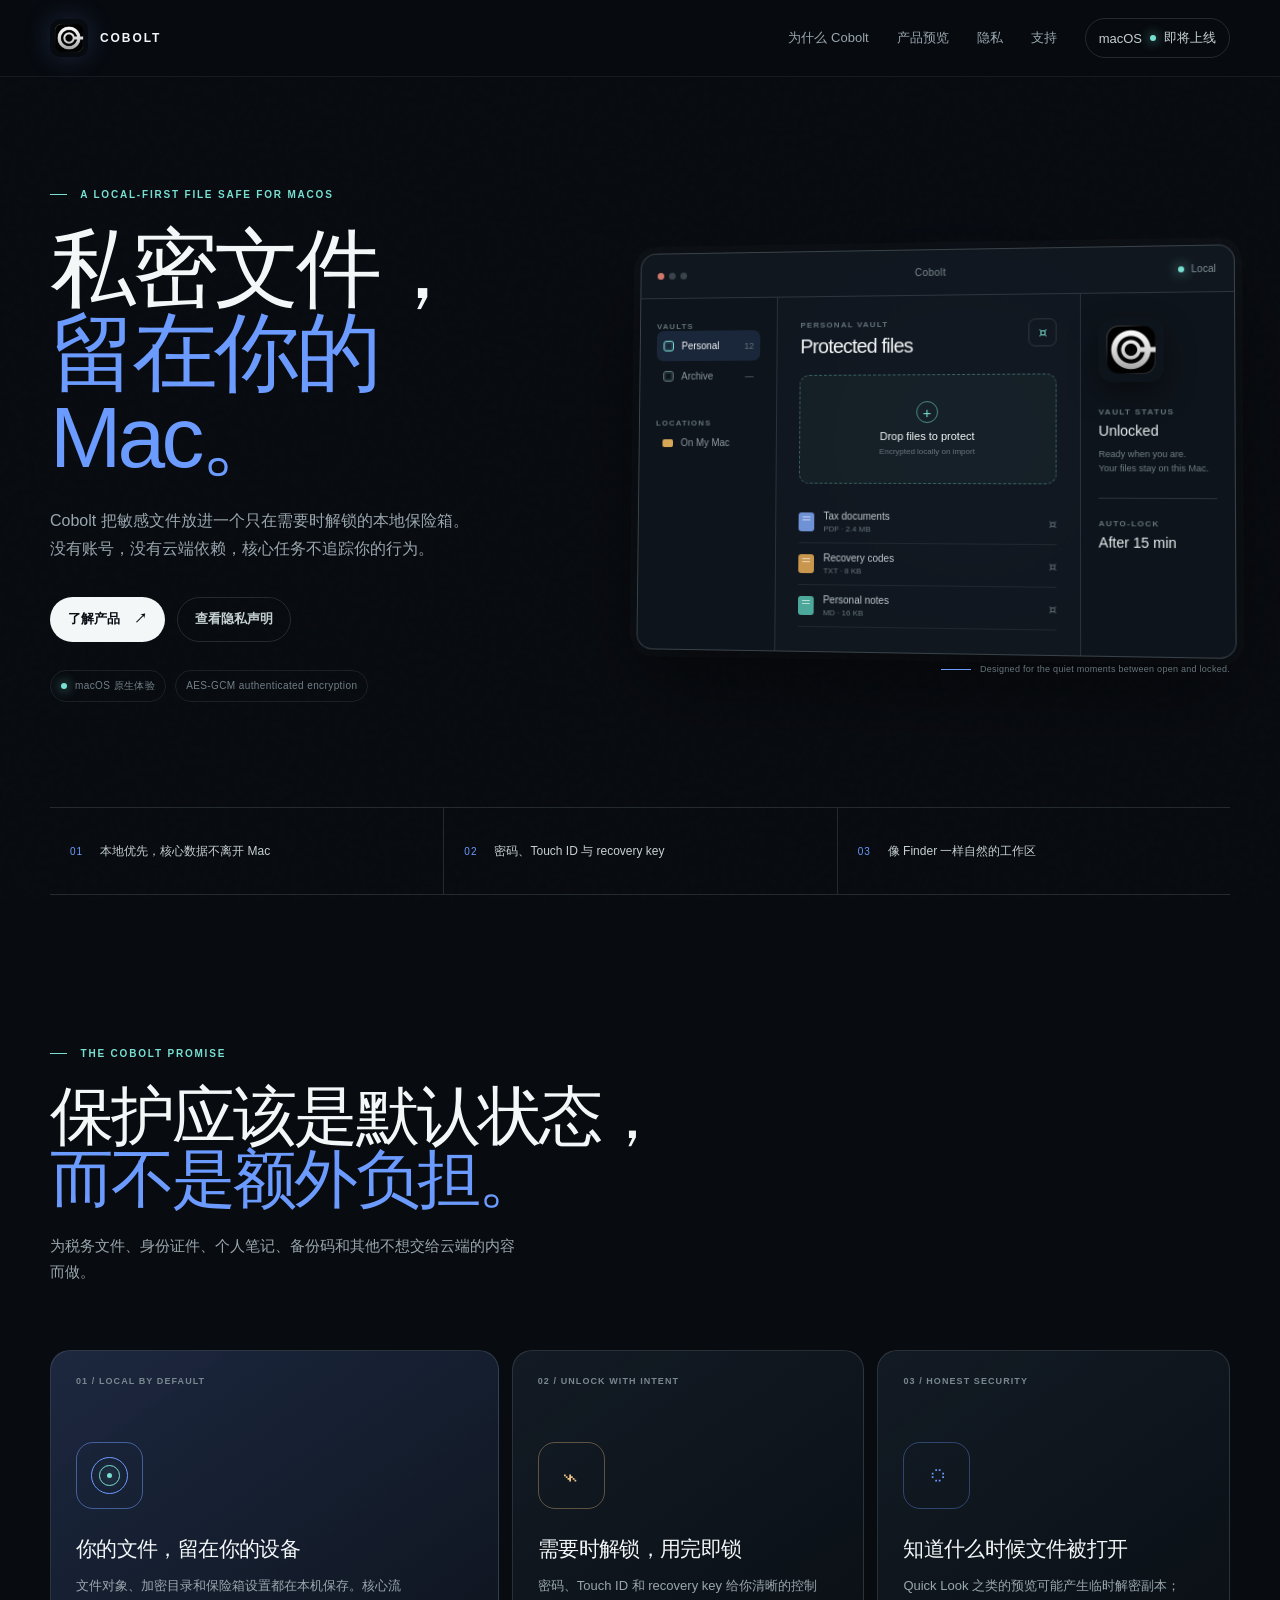
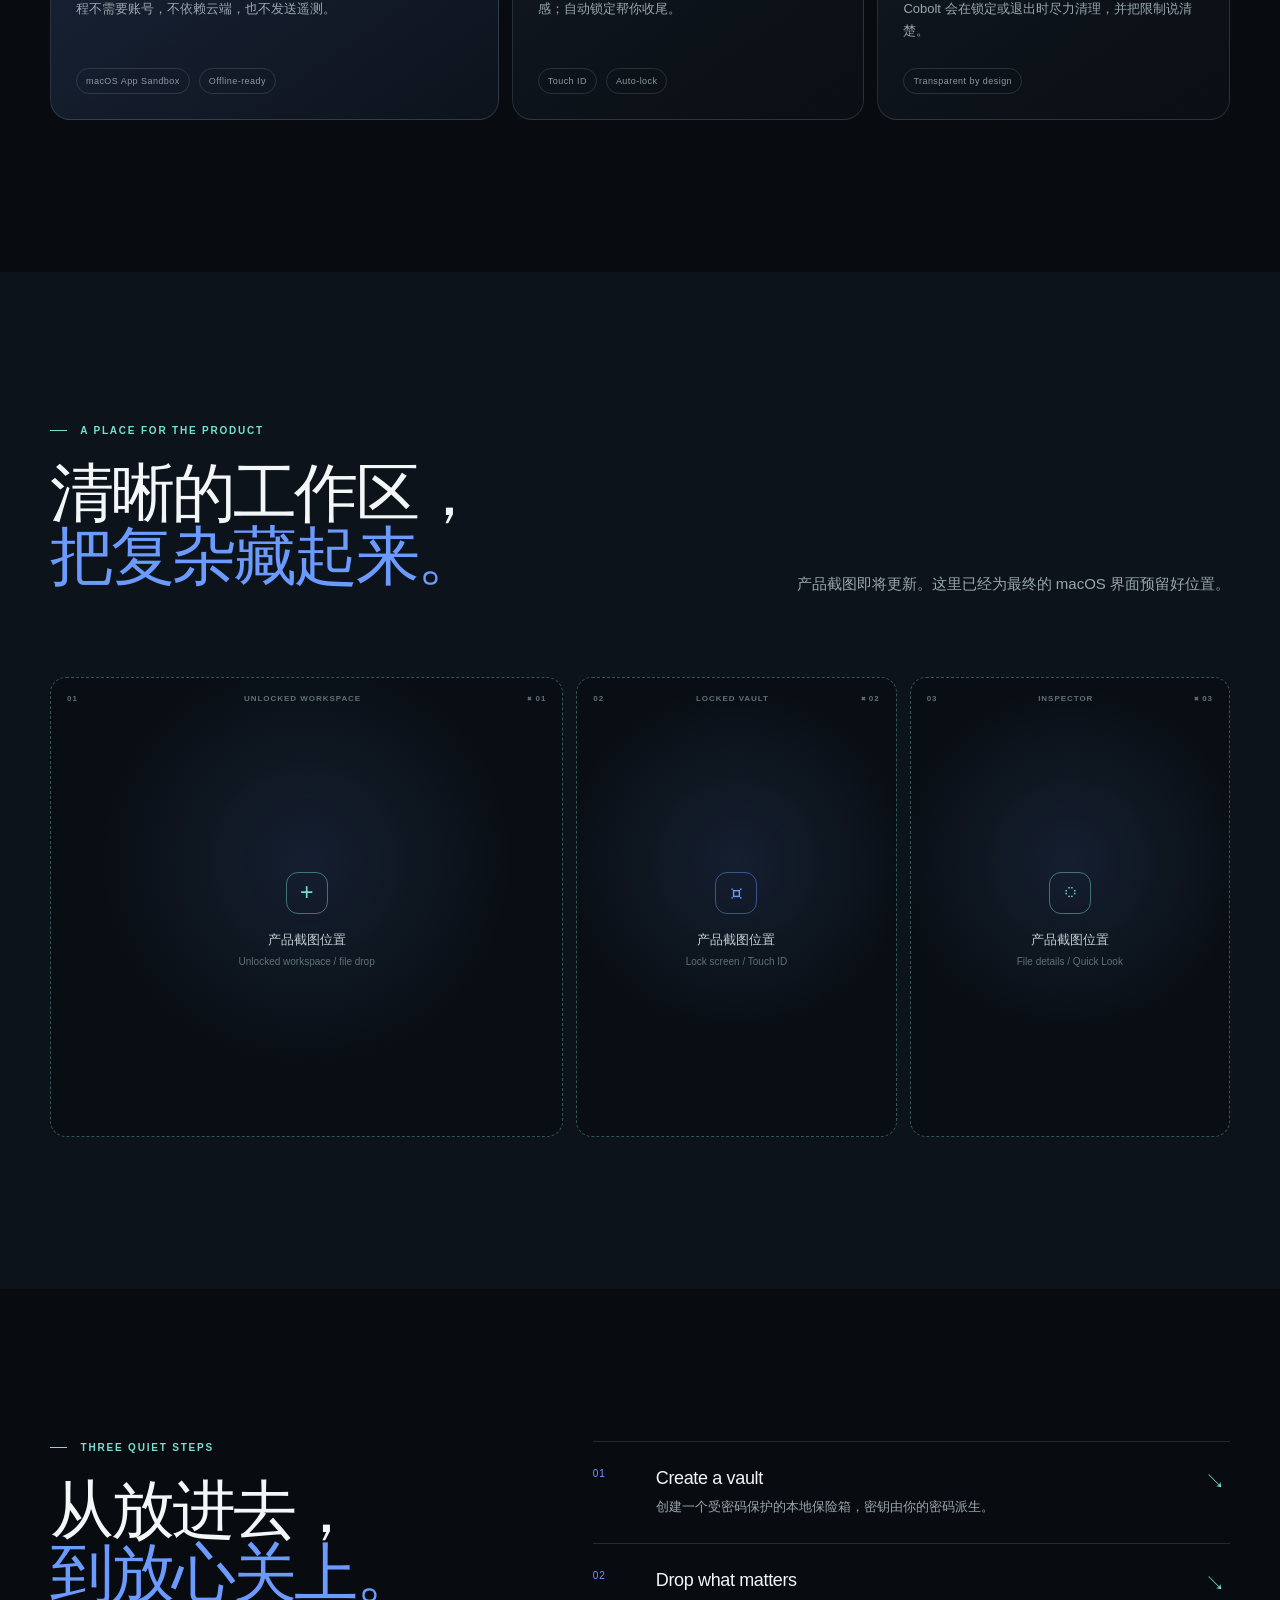
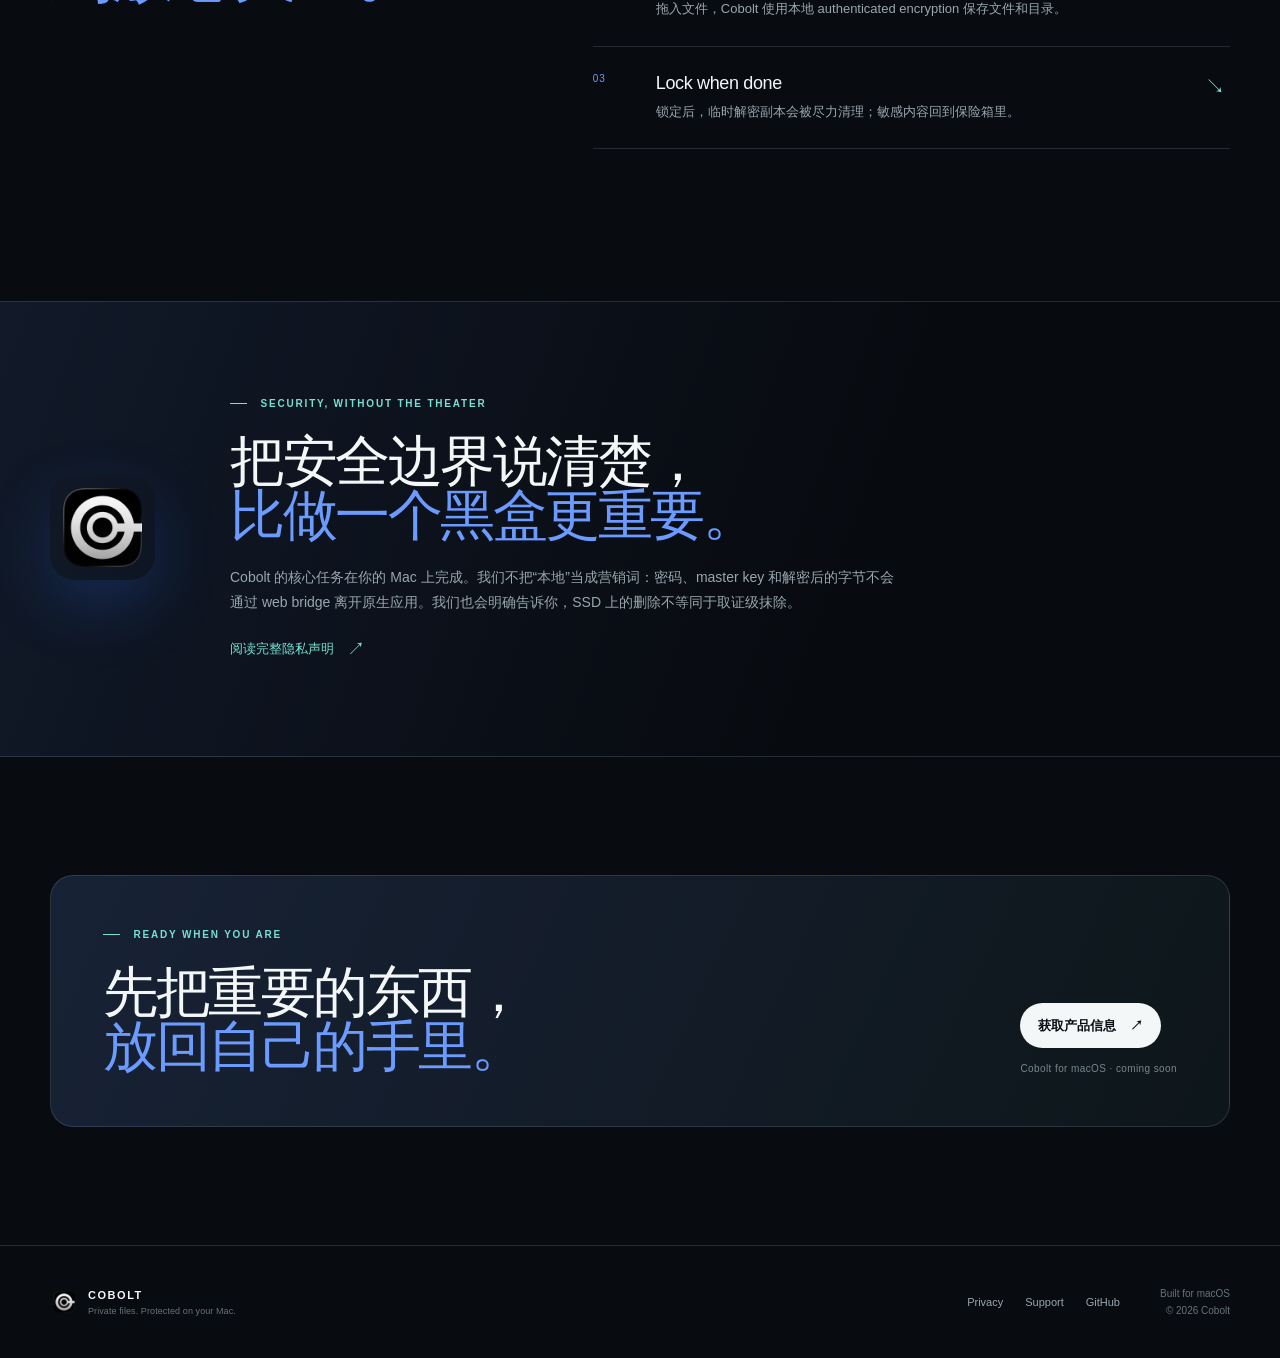
==== index.html @ 9f5535f7 "Create Cobolt product site" ====
<!doctype html>
<html lang="zh-CN">
  <head>
    <meta charset="utf-8" />
    <meta name="viewport" content="width=device-width, initial-scale=1" />
    <meta name="theme-color" content="#080b10" />
    <meta name="description" content="Cobolt 是一款 local-first 的 macOS 私密文件保险箱。无需账号，不连接云端，让敏感文件留在你的 Mac。" />
    <link rel="canonical" href="https://hvntonight.github.io/COBOLT/" />
    <link rel="icon" type="image/png" sizes="64x64" href="assets/favicon.png" />
    <meta property="og:type" content="website" />
    <meta property="og:title" content="Cobolt — Private files. Protected on your Mac." />
    <meta property="og:description" content="一个 local-first 的 macOS 文件保险箱。" />
    <meta property="og:url" content="https://hvntonight.github.io/COBOLT/" />
    <meta property="og:image" content="https://hvntonight.github.io/COBOLT/assets/og-cobolt.png" />
    <meta name="twitter:card" content="summary_large_image" />
    <title>Cobolt — 私密文件，留在你的 Mac</title>
    <link rel="stylesheet" href="styles.css" />
    <script defer src="script.js"></script>
  </head>
  <body>
    <div class="site-noise" aria-hidden="true"></div>

    <header class="site-header">
      <div class="container header-inner">
        <a class="brand" href="#top" aria-label="Cobolt 首页">
          <img src="assets/app-icon.png" alt="" width="38" height="38" />
          <span>COBOLT</span>
        </a>
        <button class="menu-toggle" type="button" aria-expanded="false" aria-controls="site-nav">
          <span class="sr-only">打开菜单</span>
          <span></span><span></span>
        </button>
        <nav id="site-nav" class="site-nav" aria-label="主导航">
          <a href="#features">为什么 Cobolt</a>
          <a href="#screens">产品预览</a>
          <a href="#privacy">隐私</a>
          <a href="support/">支持</a>
          <a class="nav-pill" href="#download">macOS <span class="dot"></span> 即将上线</a>
        </nav>
      </div>
    </header>

    <main id="top">
      <section class="hero container">
        <div class="hero-copy reveal">
          <p class="eyebrow"><span class="eyebrow-mark"></span> A LOCAL-FIRST FILE SAFE FOR MACOS</p>
          <h1>私密文件，<br /><em>留在你的 Mac。</em></h1>
          <p class="hero-lede">Cobolt 把敏感文件放进一个只在需要时解锁的本地保险箱。没有账号，没有云端依赖，核心任务不追踪你的行为。</p>
          <div class="hero-actions" id="download">
            <a class="button button-primary" href="support/">了解产品 <span aria-hidden="true">↗</span></a>
            <a class="button button-quiet" href="privacy/">查看隐私声明</a>
          </div>
          <div class="hero-meta">
            <span class="meta-chip"><span class="live-dot"></span> macOS 原生体验</span>
            <span class="meta-chip">AES-GCM authenticated encryption</span>
          </div>
        </div>

        <div class="hero-art reveal reveal-delay" aria-label="Cobolt 本地保险箱界面示意图">
          <div class="hero-glow"></div>
          <div class="vault-window">
            <div class="window-topbar">
              <div class="traffic-lights"><i></i><i></i><i></i></div>
              <span class="window-title">Cobolt</span>
              <span class="window-state"><span class="state-dot"></span> Local</span>
            </div>
            <div class="vault-layout">
              <aside class="vault-sidebar">
                <div class="sidebar-label">VAULTS</div>
                <div class="vault-item active"><span class="mini-vault"></span><span>Personal</span><b>12</b></div>
                <div class="vault-item"><span class="mini-vault muted"></span><span>Archive</span><b>—</b></div>
                <div class="sidebar-label sidebar-label-space">LOCATIONS</div>
                <div class="location-item"><span class="folder-icon"></span>On My Mac</div>
              </aside>
              <div class="vault-main">
                <div class="vault-heading"><div><span class="tiny-overline">PERSONAL VAULT</span><h2>Protected files</h2></div><button class="lock-button" type="button" aria-label="锁定保险箱">⌑</button></div>
                <div class="drop-zone"><span class="drop-plus">+</span><strong>Drop files to protect</strong><small>Encrypted locally on import</small></div>
                <div class="file-list">
                  <div class="file-row"><span class="file-glyph blue"></span><span class="file-name">Tax documents <small>PDF · 2.4 MB</small></span><span class="file-lock">⌑</span></div>
                  <div class="file-row"><span class="file-glyph amber"></span><span class="file-name">Recovery codes <small>TXT · 8 KB</small></span><span class="file-lock">⌑</span></div>
                  <div class="file-row"><span class="file-glyph teal"></span><span class="file-name">Personal notes <small>MD · 16 KB</small></span><span class="file-lock">⌑</span></div>
                </div>
              </div>
              <aside class="vault-inspector">
                <img src="assets/app-icon.png" alt="Cobolt app icon" width="64" height="64" />
                <span class="inspector-kicker">VAULT STATUS</span>
                <strong>Unlocked</strong>
                <p>Ready when you are.<br />Your files stay on this Mac.</p>
                <div class="inspector-rule"></div>
                <span class="inspector-kicker">AUTO-LOCK</span>
                <strong>After 15 min</strong>
              </aside>
            </div>
          </div>
          <div class="hero-caption"><span class="caption-line"></span> Designed for the quiet moments between open and locked.</div>
        </div>
      </section>

      <section class="proof-strip container reveal" aria-label="Cobolt 特性">
        <div class="proof-item"><span class="proof-number">01</span><span>本地优先，核心数据不离开 Mac</span></div>
        <div class="proof-item"><span class="proof-number">02</span><span>密码、Touch ID 与 recovery key</span></div>
        <div class="proof-item"><span class="proof-number">03</span><span>像 Finder 一样自然的工作区</span></div>
      </section>

      <section id="features" class="section container">
        <div class="section-heading reveal">
          <p class="eyebrow"><span class="eyebrow-mark"></span> THE COBOLT PROMISE</p>
          <h2>保护应该是默认状态，<br /><em>而不是额外负担。</em></h2>
          <p>为税务文件、身份证件、个人笔记、备份码和其他不想交给云端的内容而做。</p>
        </div>
        <div class="feature-grid">
          <article class="feature-card feature-card-wide reveal">
            <div class="feature-index">01 / LOCAL BY DEFAULT</div>
            <div class="feature-icon icon-rings"><span></span><span></span><i></i></div>
            <h3>你的文件，留在你的设备</h3>
            <p>文件对象、加密目录和保险箱设置都在本机保存。核心流程不需要账号，不依赖云端，也不发送遥测。</p>
            <div class="feature-foot"><span>macOS App Sandbox</span><span>Offline-ready</span></div>
          </article>
          <article class="feature-card reveal reveal-delay-short">
            <div class="feature-index">02 / UNLOCK WITH INTENT</div>
            <div class="feature-icon icon-key">⌁</div>
            <h3>需要时解锁，用完即锁</h3>
            <p>密码、Touch ID 和 recovery key 给你清晰的控制感；自动锁定帮你收尾。</p>
            <div class="feature-foot"><span>Touch ID</span><span>Auto-lock</span></div>
          </article>
          <article class="feature-card reveal reveal-delay">
            <div class="feature-index">03 / HONEST SECURITY</div>
            <div class="feature-icon icon-eye">◌</div>
            <h3>知道什么时候文件被打开</h3>
            <p>Quick Look 之类的预览可能产生临时解密副本；Cobolt 会在锁定或退出时尽力清理，并把限制说清楚。</p>
            <div class="feature-foot"><span>Transparent by design</span></div>
          </article>
        </div>
      </section>

      <section id="screens" class="section section-screens">
        <div class="container">
          <div class="section-heading heading-row reveal">
            <div>
              <p class="eyebrow"><span class="eyebrow-mark"></span> A PLACE FOR THE PRODUCT</p>
              <h2>清晰的工作区，<br /><em>把复杂藏起来。</em></h2>
            </div>
            <p class="heading-aside">产品截图即将更新。这里已经为最终的 macOS 界面预留好位置。</p>
          </div>
          <div class="screens-grid">
            <!-- Replace each .screenshot-slot with an <img> when final product captures are ready. -->
            <div class="screenshot-slot screenshot-slot-large reveal">
              <div class="slot-chrome"><span>01</span><span>UNLOCKED WORKSPACE</span><span>⌘ 01</span></div>
              <div class="slot-inner"><span class="slot-icon">+</span><strong>产品截图位置</strong><small>Unlocked workspace / file drop</small></div>
            </div>
            <div class="screenshot-slot reveal reveal-delay-short">
              <div class="slot-chrome"><span>02</span><span>LOCKED VAULT</span><span>⌘ 02</span></div>
              <div class="slot-inner"><span class="slot-icon lock-symbol">⌑</span><strong>产品截图位置</strong><small>Lock screen / Touch ID</small></div>
            </div>
            <div class="screenshot-slot reveal reveal-delay">
              <div class="slot-chrome"><span>03</span><span>INSPECTOR</span><span>⌘ 03</span></div>
              <div class="slot-inner"><span class="slot-icon">◌</span><strong>产品截图位置</strong><small>File details / Quick Look</small></div>
            </div>
          </div>
        </div>
      </section>

      <section class="section section-process container">
        <div class="process-intro reveal">
          <p class="eyebrow"><span class="eyebrow-mark"></span> THREE QUIET STEPS</p>
          <h2>从放进去，<br /><em>到放心关上。</em></h2>
        </div>
        <div class="process-list">
          <article class="process-step reveal"><span class="step-number">01</span><div><h3>Create a vault</h3><p>创建一个受密码保护的本地保险箱，密钥由你的密码派生。</p></div><span class="step-arrow">↘</span></article>
          <article class="process-step reveal reveal-delay-short"><span class="step-number">02</span><div><h3>Drop what matters</h3><p>拖入文件，Cobolt 使用本地 authenticated encryption 保存文件和目录。</p></div><span class="step-arrow">↘</span></article>
          <article class="process-step reveal reveal-delay"><span class="step-number">03</span><div><h3>Lock when done</h3><p>锁定后，临时解密副本会被尽力清理；敏感内容回到保险箱里。</p></div><span class="step-arrow">↘</span></article>
        </div>
      </section>

      <section id="privacy" class="security-band">
        <div class="container security-inner reveal">
          <div class="security-mark"><img src="assets/app-icon.png" alt="Cobolt" width="96" height="96" /></div>
          <div class="security-copy"><p class="eyebrow"><span class="eyebrow-mark"></span> SECURITY, WITHOUT THE THEATER</p><h2>把安全边界说清楚，<br /><em>比做一个黑盒更重要。</em></h2><p>Cobolt 的核心任务在你的 Mac 上完成。我们不把“本地”当成营销词：密码、master key 和解密后的字节不会通过 web bridge 离开原生应用。我们也会明确告诉你，SSD 上的删除不等同于取证级抹除。</p><a class="text-link" href="privacy/">阅读完整隐私声明 <span>↗</span></a></div>
        </div>
      </section>

      <section class="section cta-section container reveal">
        <div class="cta-card">
          <div><p class="eyebrow"><span class="eyebrow-mark"></span> READY WHEN YOU ARE</p><h2>先把重要的东西，<br /><em>放回自己的手里。</em></h2></div>
          <div class="cta-actions"><a class="button button-primary" href="support/">获取产品信息 <span aria-hidden="true">↗</span></a><span class="cta-note">Cobolt for macOS · coming soon</span></div>
        </div>
      </section>
    </main>

    <footer class="site-footer">
      <div class="container footer-inner">
        <div class="footer-brand"><img src="assets/app-icon.png" alt="" width="28" height="28" /><span>COBOLT</span><small>Private files. Protected on your Mac.</small></div>
        <div class="footer-links"><a href="privacy/">Privacy</a><a href="support/">Support</a><a href="https://github.com/hvntonight/COBOLT" rel="noreferrer">GitHub</a></div>
        <div class="footer-meta"><span>Built for macOS</span><span>© <span data-year></span> Cobolt</span></div>
      </div>
    </footer>
  </body>
</html>
---- styles.css ----
:root {
  --bg: #080b10;
  --bg-soft: #0e131a;
  --panel: #111820;
  --panel-light: #151e28;
  --ink: #f3f7f8;
  --muted: #99a7ae;
  --muted-strong: #c5d0d3;
  --line: rgba(202, 222, 226, 0.15);
  --line-bright: rgba(202, 222, 226, 0.28);
  --cobalt: #6c9bff;
  --cyan: #78e0d1;
  --warm: #f0c486;
  --max: 1180px;
  --radius: 20px;
}

* { box-sizing: border-box; }
html { scroll-behavior: smooth; }
body { margin: 0; background: var(--bg); color: var(--ink); font-family: -apple-system, BlinkMacSystemFont, "SF Pro Display", "SF Pro Text", Inter, "Segoe UI", sans-serif; -webkit-font-smoothing: antialiased; }
body::selection { background: var(--cyan); color: var(--bg); }
a { color: inherit; text-decoration: none; }
button { font: inherit; }
.container { width: min(calc(100% - 48px), var(--max)); margin-inline: auto; }
.sr-only { position: absolute; width: 1px; height: 1px; padding: 0; margin: -1px; overflow: hidden; clip: rect(0, 0, 0, 0); white-space: nowrap; border: 0; }
.site-noise { pointer-events: none; position: fixed; z-index: -1; inset: 0; opacity: .045; background-image: url("data:image/svg+xml,%3Csvg viewBox='0 0 180 180' xmlns='http://www.w3.org/2000/svg'%3E%3Cfilter id='n'%3E%3CfeTurbulence type='fractalNoise' baseFrequency='.8' numOctaves='3' stitchTiles='stitch'/%3E%3C/filter%3E%3Crect width='100%25' height='100%25' filter='url(%23n)' opacity='.35'/%3E%3C/svg%3E"); }

.site-header { position: sticky; z-index: 20; top: 0; border-bottom: 1px solid rgba(202, 222, 226, .08); background: rgba(8, 11, 16, .76); backdrop-filter: blur(20px); }
.header-inner { min-height: 76px; display: flex; align-items: center; justify-content: space-between; }
.brand { display: inline-flex; align-items: center; gap: 12px; letter-spacing: .16em; font-size: 12px; font-weight: 700; }
.brand img { border-radius: 10px; box-shadow: 0 0 28px rgba(108, 155, 255, .2); }
.site-nav { display: flex; align-items: center; gap: 28px; color: var(--muted); font-size: 13px; }
.site-nav a { transition: color .2s ease; }
.site-nav a:hover, .site-nav a:focus-visible { color: var(--ink); }
.nav-pill { display: inline-flex; align-items: center; gap: 8px; padding: 10px 13px; border: 1px solid var(--line); border-radius: 999px; color: var(--muted-strong) !important; }
.dot, .live-dot, .state-dot { display: inline-block; width: 6px; height: 6px; border-radius: 50%; background: var(--cyan); box-shadow: 0 0 12px var(--cyan); }
.menu-toggle { display: none; border: 0; background: none; color: var(--ink); padding: 10px; }
.menu-toggle > span:not(.sr-only) { display: block; width: 22px; height: 1px; margin: 5px; background: var(--ink); }

.hero { min-height: 730px; display: grid; grid-template-columns: .9fr 1.1fr; gap: clamp(40px, 7vw, 106px); align-items: center; padding-top: 76px; padding-bottom: 70px; }
.hero-copy { position: relative; z-index: 1; }
.eyebrow { margin: 0 0 24px; color: var(--cyan); font-size: 10px; font-weight: 700; letter-spacing: .18em; line-height: 1.4; }
.eyebrow-mark { display: inline-block; width: 17px; height: 1px; vertical-align: middle; margin: 0 9px 2px 0; background: currentColor; }
h1, h2, h3, p { margin-top: 0; }
h1, h2 { letter-spacing: -.045em; line-height: .98; }
h1 { margin-bottom: 28px; font-size: clamp(52px, 6.7vw, 90px); font-weight: 520; }
h1 em, h2 em { color: var(--cobalt); font-style: normal; }
.hero-lede { max-width: 430px; margin-bottom: 34px; color: var(--muted); font-size: 16px; line-height: 1.75; }
.hero-actions { display: flex; gap: 12px; align-items: center; margin-bottom: 28px; }
.button { display: inline-flex; align-items: center; gap: 14px; min-height: 45px; padding: 0 17px; border: 1px solid transparent; border-radius: 999px; font-size: 13px; font-weight: 600; transition: transform .2s ease, border-color .2s ease, background .2s ease; }
.button:hover, .button:focus-visible { transform: translateY(-2px); }
.button-primary { background: var(--ink); color: var(--bg); }
.button-primary:hover, .button-primary:focus-visible { background: var(--cyan); }
.button-quiet { border-color: var(--line); color: var(--muted-strong); }
.button-quiet:hover, .button-quiet:focus-visible { border-color: var(--line-bright); color: var(--ink); }
.hero-meta { display: flex; flex-wrap: wrap; gap: 9px; color: #718087; font-size: 10px; letter-spacing: .04em; }
.meta-chip { display: inline-flex; align-items: center; gap: 8px; border: 1px solid rgba(202, 222, 226, .1); border-radius: 999px; padding: 8px 10px; }

.hero-art { position: relative; min-width: 0; padding: 30px 0 20px; }
.hero-glow { position: absolute; width: 80%; height: 72%; top: 12%; right: 4%; border-radius: 50%; background: radial-gradient(circle, rgba(84, 120, 255, .3), transparent 68%); filter: blur(28px); }
.vault-window { position: relative; overflow: hidden; border: 1px solid rgba(202, 222, 226, .22); border-radius: 16px; background: rgba(17, 24, 32, .95); box-shadow: 0 35px 90px rgba(0, 0, 0, .5), 0 0 0 7px rgba(202, 222, 226, .025); transform: perspective(1300px) rotateY(-6deg) rotateX(2deg); }
.window-topbar { height: 46px; display: grid; grid-template-columns: 1fr 1fr 1fr; align-items: center; padding: 0 17px; border-bottom: 1px solid var(--line); color: #7e8c92; font-size: 10px; }
.traffic-lights { display: flex; gap: 5px; }
.traffic-lights i { width: 7px; height: 7px; border-radius: 50%; background: #39434a; }
.traffic-lights i:first-child { background: #d07869; }
.window-title { justify-self: center; letter-spacing: .05em; }
.window-state { justify-self: end; display: flex; align-items: center; gap: 7px; }
.vault-layout { display: grid; grid-template-columns: 24% 51% 25%; min-height: 355px; }
.vault-sidebar, .vault-inspector { padding: 24px 17px; background: rgba(7, 10, 14, .24); }
.vault-sidebar { border-right: 1px solid var(--line); }
.vault-inspector { border-left: 1px solid var(--line); }
.sidebar-label, .tiny-overline, .inspector-kicker { display: block; color: #64747b; font-size: 8px; font-weight: 700; letter-spacing: .16em; }
.sidebar-label-space { margin-top: 28px; }
.vault-item, .location-item { display: flex; align-items: center; gap: 8px; padding: 10px 7px; color: #89979d; font-size: 10px; border-radius: 7px; }
.vault-item.active { background: rgba(108, 155, 255, .13); color: var(--ink); }
.vault-item b { margin-left: auto; color: #64747b; font-size: 9px; font-weight: 500; }
.mini-vault { width: 11px; height: 11px; border: 1px solid var(--cyan); border-radius: 3px; box-shadow: inset 0 0 0 2px rgba(120, 224, 209, .13); }
.mini-vault.muted { border-color: #66747b; }
.folder-icon { width: 11px; height: 8px; border-radius: 2px; background: #d6a756; }
.vault-main { min-width: 0; padding: 24px 23px; }
.vault-heading { display: flex; align-items: start; justify-content: space-between; margin-bottom: 18px; }
.vault-heading h2 { margin: 8px 0 0; font-size: 20px; font-weight: 500; letter-spacing: -.04em; }
.lock-button { width: 28px; height: 28px; border: 1px solid var(--line); border-radius: 7px; background: transparent; color: var(--cyan); font-size: 16px; }
.drop-zone { display: flex; flex-direction: column; align-items: center; justify-content: center; min-height: 110px; border: 1px dashed rgba(120, 224, 209, .35); border-radius: 10px; background: rgba(120, 224, 209, .04); text-align: center; }
.drop-plus { display: grid; place-items: center; width: 22px; height: 22px; margin-bottom: 7px; border: 1px solid rgba(120, 224, 209, .55); border-radius: 50%; color: var(--cyan); font-size: 15px; }
.drop-zone strong { font-size: 11px; font-weight: 500; }
.drop-zone small { margin-top: 5px; color: #66747b; font-size: 8px; }
.file-list { margin-top: 18px; }
.file-row { display: flex; align-items: center; gap: 9px; padding: 9px 0; border-bottom: 1px solid rgba(202, 222, 226, .08); }
.file-glyph { position: relative; width: 16px; height: 19px; border-radius: 3px; background: #6f92d7; }
.file-glyph::after { content: ""; position: absolute; top: 4px; left: 4px; width: 8px; height: 1px; background: rgba(255,255,255,.6); box-shadow: 0 3px rgba(255,255,255,.6); }
.file-glyph.amber { background: #c9964e; }.file-glyph.teal { background: #4ca89a; }
.file-name { display: flex; flex-direction: column; gap: 3px; color: #becace; font-size: 10px; }
.file-name small { color: #66747b; font-size: 8px; }
.file-lock { margin-left: auto; color: #67767d; font-size: 15px; }
.vault-inspector img { display: block; margin-bottom: 25px; border-radius: 14px; box-shadow: 0 12px 30px rgba(0, 0, 0, .4); }
.vault-inspector strong { display: block; margin-top: 6px; color: #e8f2f2; font-size: 14px; font-weight: 500; }
.vault-inspector p { margin: 8px 0 21px; color: #6e7e85; font-size: 9px; line-height: 1.6; }
.inspector-rule { height: 1px; margin-bottom: 20px; background: var(--line); }
.hero-caption { position: absolute; right: 0; bottom: -2px; display: flex; align-items: center; gap: 9px; color: #67767d; font-size: 9px; letter-spacing: .03em; }
.caption-line { width: 30px; height: 1px; background: var(--cobalt); }

.proof-strip { display: grid; grid-template-columns: repeat(3, 1fr); border-top: 1px solid var(--line); border-bottom: 1px solid var(--line); }
.proof-item { display: flex; align-items: center; gap: 17px; min-height: 86px; padding: 0 20px; color: var(--muted-strong); font-size: 12px; }
.proof-item + .proof-item { border-left: 1px solid var(--line); }
.proof-number { color: var(--cobalt); font-size: 10px; letter-spacing: .1em; }

.section { padding-top: 152px; padding-bottom: 152px; }
.section-heading { max-width: 680px; }
.section-heading h2, .process-intro h2 { margin-bottom: 23px; font-size: clamp(42px, 5vw, 68px); font-weight: 500; }
.section-heading > p:last-child { max-width: 470px; color: var(--muted); font-size: 15px; line-height: 1.7; }
.feature-grid { display: grid; grid-template-columns: 1.12fr .88fr .88fr; gap: 13px; margin-top: 66px; }
.feature-card { display: flex; flex-direction: column; min-height: 370px; padding: 25px; border: 1px solid var(--line); border-radius: var(--radius); background: linear-gradient(145deg, rgba(21, 30, 40, .84), rgba(11, 16, 22, .72)); }
.feature-card-wide { background: linear-gradient(145deg, rgba(37, 51, 82, .72), rgba(14, 20, 29, .9)); }
.feature-index { color: #798990; font-size: 9px; font-weight: 700; letter-spacing: .12em; }
.feature-icon { display: grid; place-items: center; width: 67px; height: 67px; margin: 56px 0 26px; border: 1px solid rgba(120, 224, 209, .35); border-radius: 17px; color: var(--cyan); font-size: 28px; }
.icon-rings { position: relative; border-color: rgba(108, 155, 255, .5); }
.icon-rings span { position: absolute; width: 37px; height: 37px; border: 1px solid var(--cobalt); border-radius: 50%; }
.icon-rings span + span { width: 21px; height: 21px; border-color: var(--cyan); }
.icon-rings i { width: 5px; height: 5px; border-radius: 50%; background: var(--cyan); box-shadow: 0 0 13px var(--cyan); }
.icon-key { color: var(--warm); border-color: rgba(240, 196, 134, .35); }
.icon-eye { color: var(--cobalt); border-color: rgba(108, 155, 255, .35); }
.feature-card h3 { margin-bottom: 12px; font-size: 21px; font-weight: 500; letter-spacing: -.03em; }
.feature-card p { max-width: 330px; margin-bottom: 24px; color: var(--muted); font-size: 13px; line-height: 1.7; }
.feature-foot { display: flex; gap: 9px; flex-wrap: wrap; margin-top: auto; color: #8c9aa0; font-size: 9px; letter-spacing: .05em; }
.feature-foot span { padding: 7px 9px; border: 1px solid var(--line); border-radius: 999px; }

.section-screens { overflow: hidden; background: #0d131a; }
.heading-row { display: flex; align-items: end; justify-content: space-between; gap: 40px; max-width: none; }
.heading-aside { max-width: 220px; margin: 0 0 14px; color: var(--muted); font-size: 12px; line-height: 1.7; }
.screens-grid { display: grid; grid-template-columns: 1.33fr .83fr .83fr; align-items: stretch; gap: 13px; margin-top: 66px; }
.screenshot-slot { min-height: 360px; display: flex; flex-direction: column; border: 1px dashed rgba(120, 224, 209, .35); border-radius: 16px; background: radial-gradient(circle at 50% 40%, rgba(108, 155, 255, .12), transparent 55%), rgba(8, 12, 17, .6); }
.screenshot-slot-large { min-height: 460px; }
.slot-chrome { display: flex; justify-content: space-between; padding: 16px 16px 0; color: #5f7078; font-size: 8px; font-weight: 700; letter-spacing: .12em; }
.slot-inner { display: flex; flex: 1; flex-direction: column; align-items: center; justify-content: center; text-align: center; color: var(--muted-strong); }
.slot-icon { display: grid; place-items: center; width: 42px; height: 42px; margin-bottom: 17px; border: 1px solid rgba(120, 224, 209, .45); border-radius: 12px; color: var(--cyan); font-size: 23px; font-weight: 300; }
.slot-icon.lock-symbol { color: var(--cobalt); border-color: rgba(108, 155, 255, .45); }
.slot-inner strong { font-size: 13px; font-weight: 500; }
.slot-inner small { margin-top: 7px; color: #607078; font-size: 10px; }

.section-process { display: grid; grid-template-columns: .8fr 1.2fr; gap: 10%; }
.process-list { border-top: 1px solid var(--line); }
.process-step { display: grid; grid-template-columns: 45px 1fr 25px; align-items: start; gap: 18px; padding: 26px 0; border-bottom: 1px solid var(--line); }
.step-number { color: var(--cobalt); font-size: 10px; letter-spacing: .1em; }
.process-step h3 { margin-bottom: 7px; font-size: 18px; font-weight: 500; letter-spacing: -.02em; }
.process-step p { max-width: 450px; margin: 0; color: var(--muted); font-size: 13px; line-height: 1.65; }
.step-arrow { color: var(--cyan); font-size: 20px; }

.security-band { border-top: 1px solid var(--line); border-bottom: 1px solid var(--line); background: linear-gradient(110deg, rgba(49, 77, 128, .23), rgba(8, 11, 16, .2) 65%); }
.security-inner { display: grid; grid-template-columns: 140px 1fr; gap: 40px; align-items: center; padding-top: 95px; padding-bottom: 95px; }
.security-mark img { width: 105px; height: 105px; border-radius: 25px; box-shadow: 0 25px 60px rgba(36, 84, 180, .3); }
.security-copy { max-width: 670px; }
.security-copy h2 { margin-bottom: 22px; font-size: clamp(38px, 4.3vw, 58px); font-weight: 500; }
.security-copy > p:not(.eyebrow) { margin-bottom: 22px; color: var(--muted); font-size: 14px; line-height: 1.8; }
.text-link { display: inline-flex; align-items: center; gap: 13px; color: var(--cyan); font-size: 13px; }
.text-link span { font-size: 18px; }
.text-link:hover { color: var(--ink); }

.cta-section { padding-top: 118px; padding-bottom: 118px; }
.cta-card { display: flex; align-items: end; justify-content: space-between; gap: 50px; padding: 52px; border: 1px solid var(--line); border-radius: 23px; background: linear-gradient(115deg, rgba(108, 155, 255, .16), rgba(120, 224, 209, .055)); }
.cta-card h2 { margin-bottom: 0; font-size: clamp(37px, 4.3vw, 56px); font-weight: 500; }
.cta-actions { display: flex; flex-direction: column; align-items: flex-start; gap: 15px; flex-shrink: 0; }
.cta-note { color: #78878e; font-size: 10px; letter-spacing: .04em; }

.site-footer { border-top: 1px solid var(--line); }
.footer-inner { display: grid; grid-template-columns: 1fr auto auto; align-items: center; gap: 40px; min-height: 112px; }
.footer-brand { display: grid; grid-template-columns: auto 1fr; align-items: center; column-gap: 10px; font-size: 11px; font-weight: 700; letter-spacing: .14em; }
.footer-brand img { border-radius: 8px; grid-row: span 2; }
.footer-brand small { grid-column: 2; margin-top: 5px; color: #66747b; font-size: 9px; font-weight: 400; letter-spacing: .01em; }
.footer-links { display: flex; gap: 22px; color: var(--muted); font-size: 11px; }
.footer-links a:hover { color: var(--ink); }
.footer-meta { display: flex; flex-direction: column; align-items: end; gap: 6px; color: #66747b; font-size: 10px; }

/* Long-form pages share the landing page's visual language while keeping the reading column calm. */
.document-main { padding-top: 100px; padding-bottom: 130px; }
.document-hero { max-width: 760px; padding-bottom: 75px; border-bottom: 1px solid var(--line); }
.document-hero h1 { margin-bottom: 24px; font-size: clamp(54px, 7vw, 88px); }
.document-lede { max-width: 625px; margin-bottom: 20px; color: var(--muted); font-size: 17px; line-height: 1.75; }
.document-date { margin: 0; color: #6d7b82; font-size: 11px; letter-spacing: .04em; }
.document-layout { display: grid; grid-template-columns: 175px minmax(0, 700px); gap: 90px; padding-top: 66px; }
.document-toc { position: sticky; top: 110px; align-self: start; display: flex; flex-direction: column; gap: 13px; color: #74838a; font-size: 11px; }
.document-toc span { margin-bottom: 9px; color: var(--cyan); font-size: 9px; font-weight: 700; letter-spacing: .15em; }
.document-toc a:hover, .document-toc a:focus-visible { color: var(--ink); }
.document-copy section { scroll-margin-top: 110px; padding-bottom: 50px; }
.document-copy section + section { padding-top: 52px; border-top: 1px solid var(--line); }
.document-copy h2 { margin-bottom: 20px; font-size: 28px; font-weight: 500; letter-spacing: -.03em; }
.document-copy h3 { margin: 28px 0 9px; color: var(--muted-strong); font-size: 15px; font-weight: 600; }
.document-copy p { color: var(--muted); font-size: 14px; line-height: 1.9; }
.document-copy a { color: var(--cyan); text-decoration: underline; text-decoration-color: rgba(120, 224, 209, .35); text-underline-offset: 3px; }
.document-copy a:hover { color: var(--ink); }
.policy-callout { display: flex; gap: 15px; margin: 31px 0 0; padding: 19px 20px; border: 1px solid rgba(120, 224, 209, .23); border-radius: 13px; background: rgba(120, 224, 209, .055); }
.policy-callout .callout-mark { flex: 0 0 auto; color: var(--cyan); font-size: 20px; line-height: 1.3; }
.policy-callout p { margin: 0; color: var(--muted-strong); font-size: 13px; line-height: 1.7; }
.policy-callout-muted { border-color: rgba(108, 155, 255, .25); background: rgba(108, 155, 255, .05); }.policy-callout-muted .callout-mark { color: var(--cobalt); }
.document-footnote { padding-top: 20px; color: #67767d !important; font-size: 11px !important; letter-spacing: .06em; }
.support-contact { display: inline-flex; flex-wrap: wrap; align-items: center; gap: 9px; margin-top: 12px; color: var(--muted); font-size: 12px; }.support-contact a { margin-left: 7px; color: var(--cyan); text-decoration: underline; text-underline-offset: 3px; }
.support-grid { display: grid; grid-template-columns: 1fr 1fr; gap: 13px; padding-top: 66px; }
.support-card { min-height: 410px; padding: 28px; border: 1px solid var(--line); border-radius: var(--radius); background: linear-gradient(145deg, rgba(21, 30, 40, .84), rgba(11, 16, 22, .72)); }
.support-card-primary { background: linear-gradient(145deg, rgba(37, 51, 82, .72), rgba(14, 20, 29, .9)); }.support-card-wide { grid-column: 1 / -1; display: flex; align-items: end; justify-content: space-between; gap: 30px; min-height: 230px; background: linear-gradient(105deg, rgba(120, 224, 209, .08), rgba(108, 155, 255, .08)); }
.support-card h2 { margin: 72px 0 16px; font-size: 30px; font-weight: 500; letter-spacing: -.04em; }.support-card-wide h2 { margin-top: 36px; }.support-card > p, .support-card-wide p { max-width: 440px; color: var(--muted); font-size: 14px; line-height: 1.8; }
.support-card ol { display: grid; gap: 0; margin: 35px 0 0; padding: 0; list-style: none; border-top: 1px solid var(--line); }.support-card li { display: flex; gap: 17px; padding: 15px 0; border-bottom: 1px solid var(--line); color: var(--muted-strong); font-size: 13px; }.support-card li span { color: var(--cobalt); font-size: 10px; }
.support-card details { border-top: 1px solid var(--line); }.support-card details:last-child { border-bottom: 1px solid var(--line); }.support-card summary { cursor: pointer; padding: 16px 0; color: var(--muted-strong); font-size: 13px; list-style: none; }.support-card summary::-webkit-details-marker { display: none; }.support-card summary::after { float: right; color: var(--cyan); content: "+"; font-size: 17px; font-weight: 300; }.support-card details[open] summary::after { content: "−"; }.support-card details p { margin: -2px 0 17px; color: var(--muted); font-size: 12px; line-height: 1.75; }.support-card details a { color: var(--cyan); text-decoration: underline; text-underline-offset: 3px; }
.support-note { display: flex; align-items: center; gap: 20px; margin-top: 42px; padding: 20px; border: 1px solid var(--line); border-radius: 15px; background: rgba(202, 222, 226, .035); }.support-note img { border-radius: 12px; }.support-note strong { display: block; margin-bottom: 6px; color: var(--muted-strong); font-size: 13px; }.support-note p { margin: 0; color: var(--muted); font-size: 12px; line-height: 1.7; }

@media (max-width: 920px) {
  .document-layout { grid-template-columns: 1fr; gap: 0; }.document-toc { position: static; display: grid; grid-template-columns: repeat(3, auto); gap: 12px 20px; margin-bottom: 55px; }.document-toc span { grid-column: 1 / -1; margin: 0; }
}
@media (max-width: 680px) {
  .document-main { padding-top: 72px; padding-bottom: 80px; }.document-hero { padding-bottom: 50px; }.document-hero h1 { font-size: 55px; }.document-lede { font-size: 15px; }.document-layout { padding-top: 48px; }.document-toc { grid-template-columns: 1fr 1fr; margin-bottom: 44px; }.document-copy h2 { font-size: 25px; }.document-copy p { font-size: 13px; }.support-grid { grid-template-columns: 1fr; padding-top: 48px; }.support-card, .support-card-wide { min-height: 0; }.support-card-wide { grid-column: auto; display: block; }.support-card h2 { margin-top: 47px; font-size: 27px; }.support-card-wide h2 { margin-top: 28px; margin-bottom: 14px; }.support-card-wide .button { margin-top: 24px; }.support-note { align-items: start; }
}

.reveal { opacity: 1; transform: none; }
@media (prefers-reduced-motion: no-preference) {
  .reveal { opacity: 0; transform: translateY(16px); transition: opacity .7s ease, transform .7s ease; }
  .reveal.is-visible { opacity: 1; transform: none; }
  .reveal-delay-short { transition-delay: .1s; }.reveal-delay { transition-delay: .18s; }
}

@media (max-width: 920px) {
  .container { width: min(calc(100% - 36px), var(--max)); }
  .hero { grid-template-columns: 1fr; min-height: auto; padding-top: 80px; }
  .hero-copy { max-width: 680px; }.hero-art { max-width: 700px; width: 100%; margin: 0 auto; }.vault-window { transform: none; }
  .feature-grid, .screens-grid { grid-template-columns: 1fr 1fr; }.feature-card-wide, .screenshot-slot-large { grid-column: 1 / -1; }
  .section-process { grid-template-columns: 1fr; gap: 64px; }
}

@media (max-width: 680px) {
  .container { width: min(calc(100% - 28px), var(--max)); }
  .site-header { background: rgba(8, 11, 16, .92); }.header-inner { min-height: 68px; }
  .menu-toggle { display: block; }.site-nav { position: absolute; top: 68px; right: 14px; left: 14px; display: none; flex-direction: column; align-items: stretch; gap: 0; padding: 10px; border: 1px solid var(--line); border-radius: 13px; background: #10161e; box-shadow: 0 18px 45px rgba(0,0,0,.4); }.site-nav.is-open { display: flex; }.site-nav a { padding: 13px 10px; }.nav-pill { justify-content: center; margin-top: 5px; }
  .hero { padding-top: 63px; padding-bottom: 52px; }.hero-art { padding-top: 14px; }.hero-caption { position: static; justify-content: end; margin-top: 13px; }.hero-lede { font-size: 15px; }
  .vault-layout { grid-template-columns: 1fr; }.vault-sidebar { display: none; }.vault-inspector { display: none; }.vault-main { padding: 21px 17px; }.vault-window { border-radius: 12px; }.window-topbar { grid-template-columns: 1fr 1fr; }.window-state { display: none; }
  .proof-strip { grid-template-columns: 1fr; }.proof-item { min-height: 65px; padding: 0 13px; }.proof-item + .proof-item { border-top: 1px solid var(--line); border-left: 0; }
  .section { padding-top: 100px; padding-bottom: 100px; }.section-heading h2, .process-intro h2 { font-size: 44px; }.feature-grid, .screens-grid { grid-template-columns: 1fr; margin-top: 44px; }.feature-card-wide, .screenshot-slot-large { grid-column: auto; }.feature-card { min-height: 330px; }.feature-icon { margin-top: 43px; }.heading-row { display: block; }.heading-aside { margin-top: 20px; }.screenshot-slot, .screenshot-slot-large { min-height: 320px; }
  .security-inner { grid-template-columns: 1fr; gap: 30px; padding-top: 70px; padding-bottom: 70px; }.security-mark img { width: 76px; height: 76px; border-radius: 18px; }.security-copy h2 { font-size: 42px; }
  .cta-section { padding-top: 74px; padding-bottom: 74px; }.cta-card { display: block; padding: 30px 24px; }.cta-card h2 { margin-bottom: 35px; font-size: 42px; }.cta-actions { align-items: flex-start; }
  .footer-inner { grid-template-columns: 1fr; gap: 22px; padding-top: 30px; padding-bottom: 30px; }.footer-meta { align-items: start; }.footer-links { order: 3; }
}
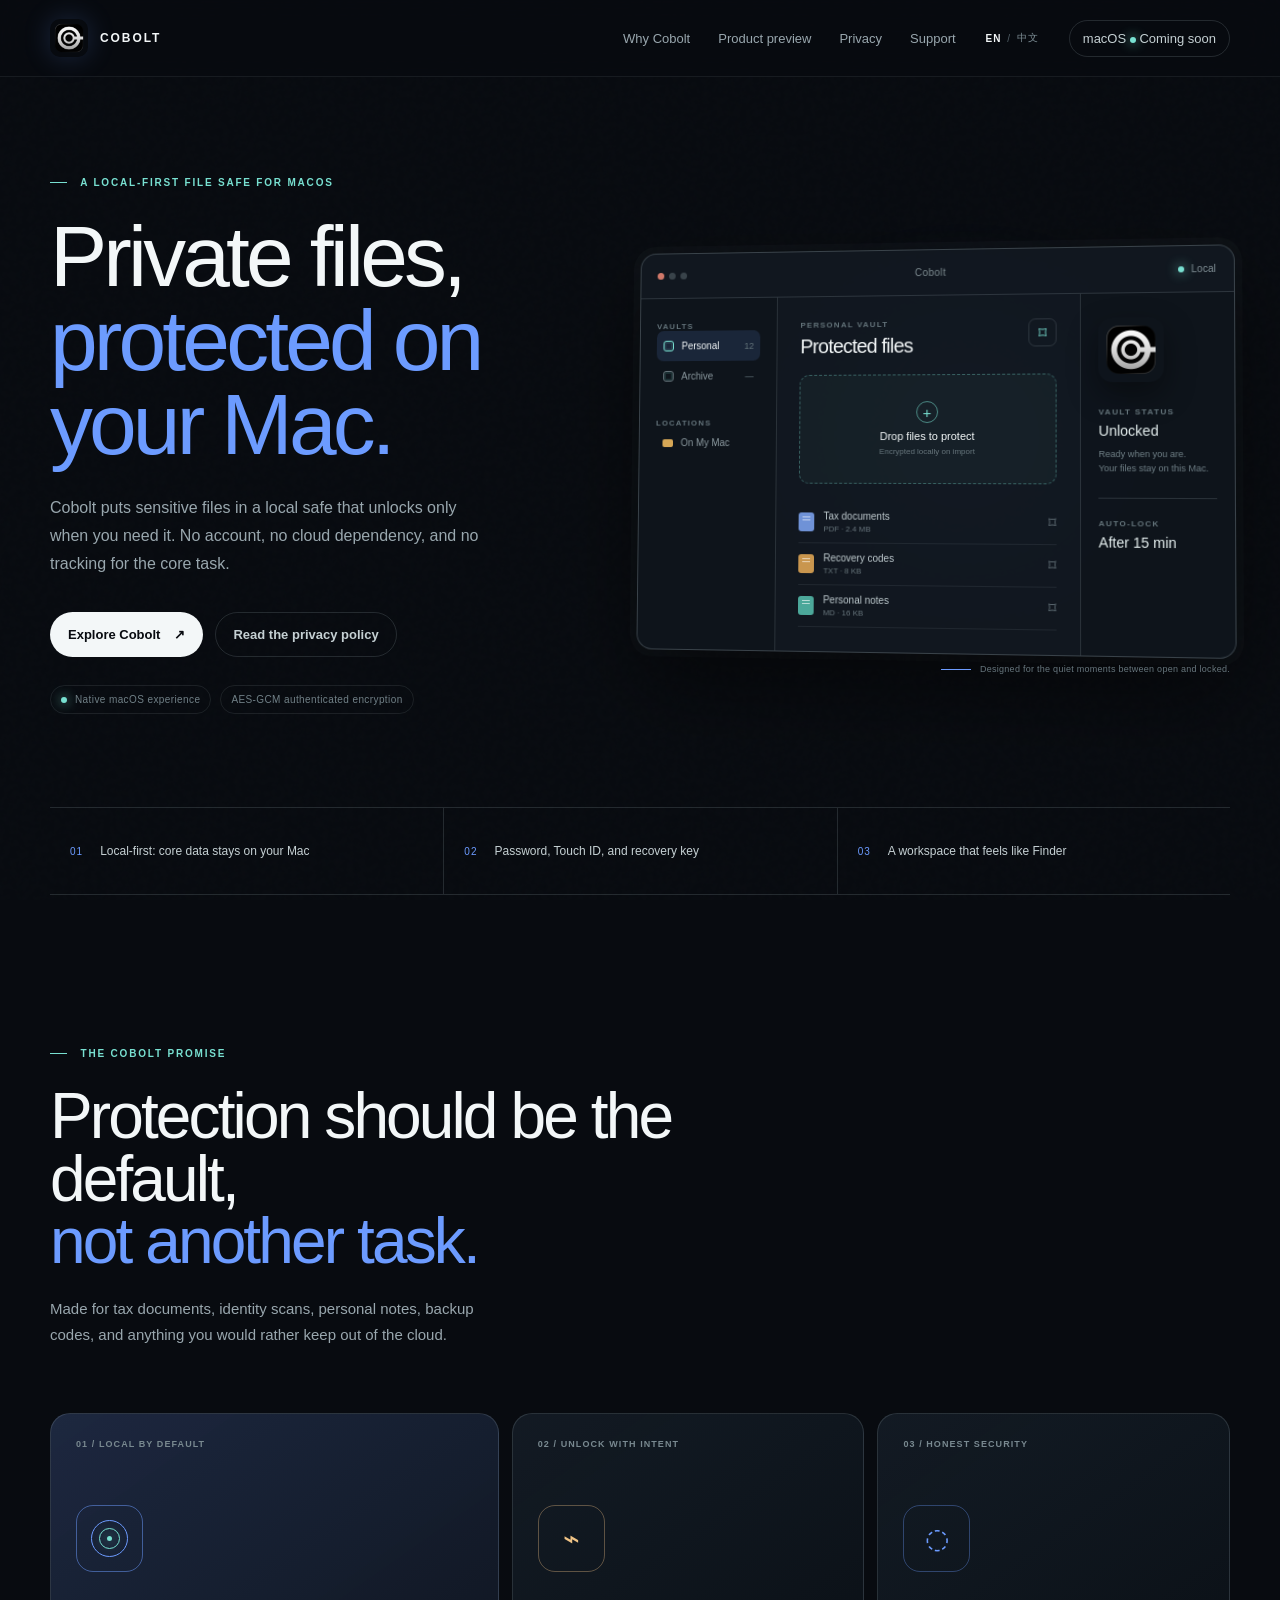
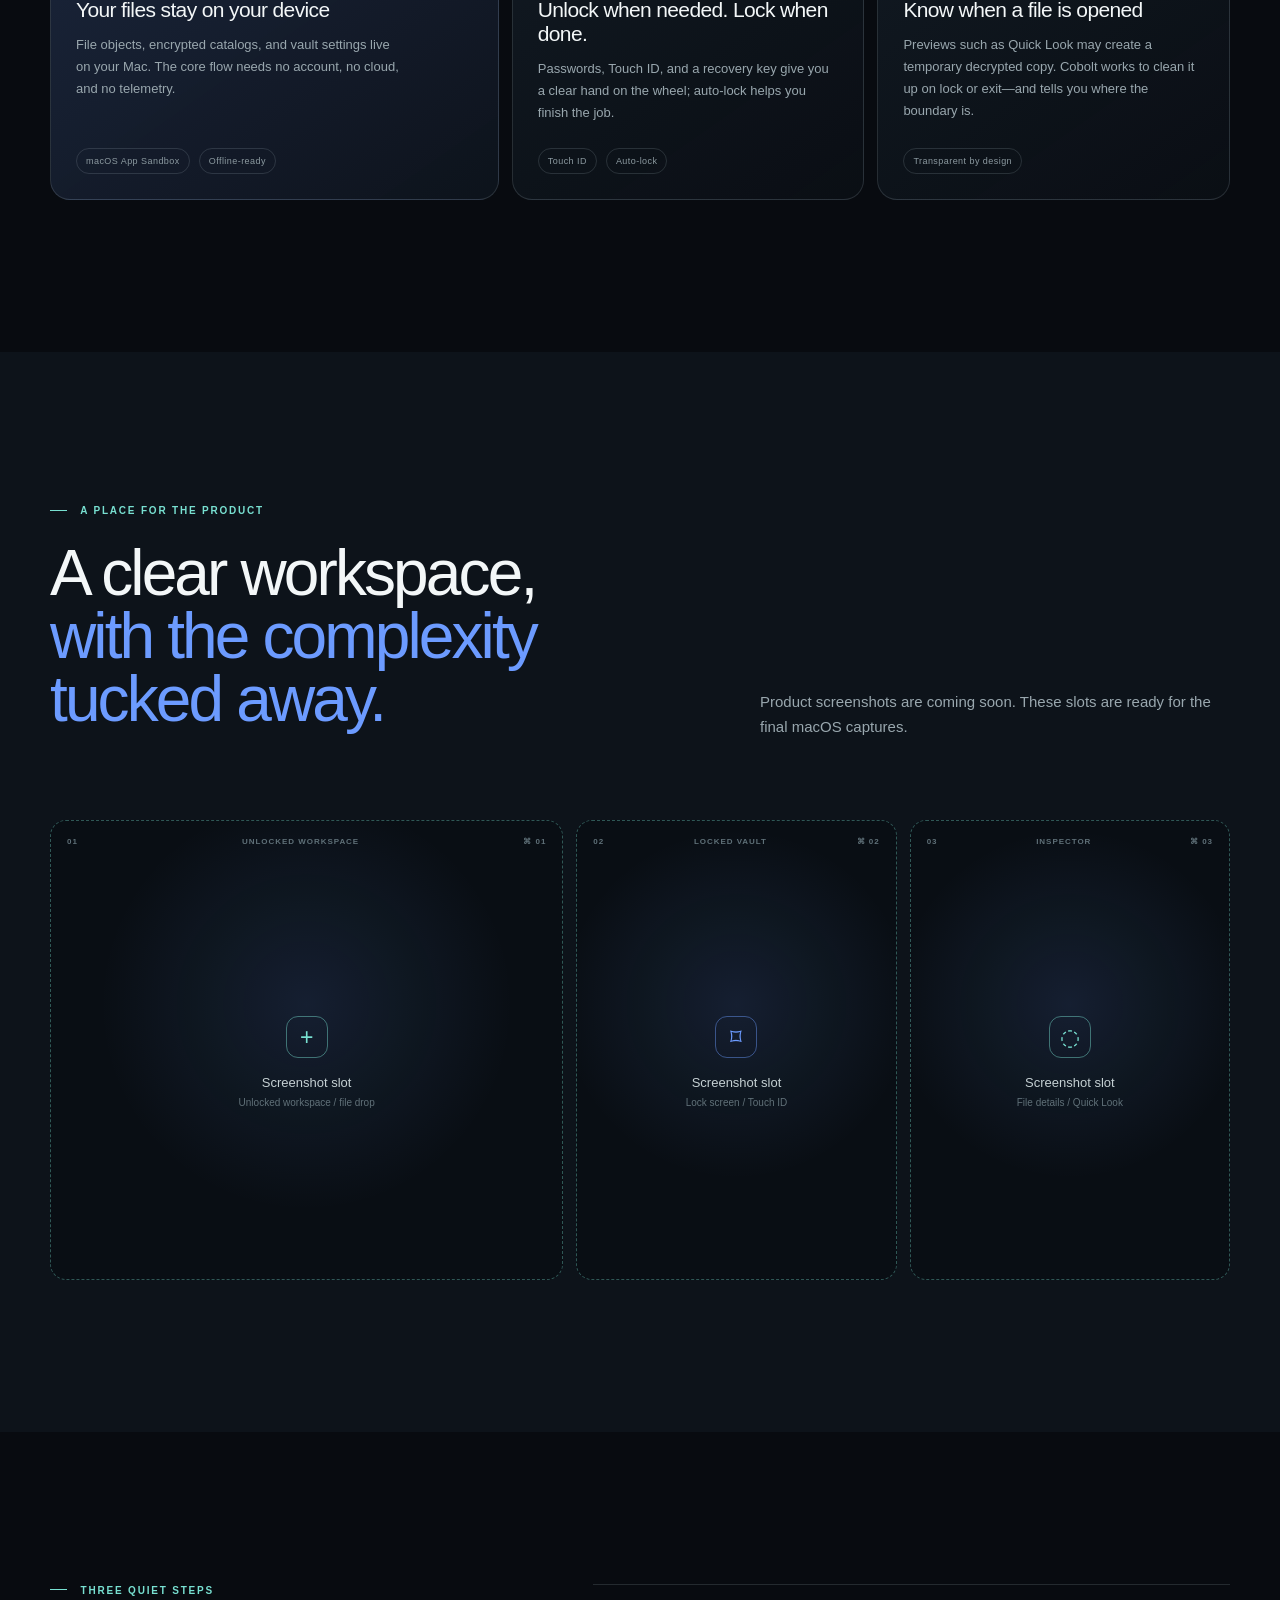
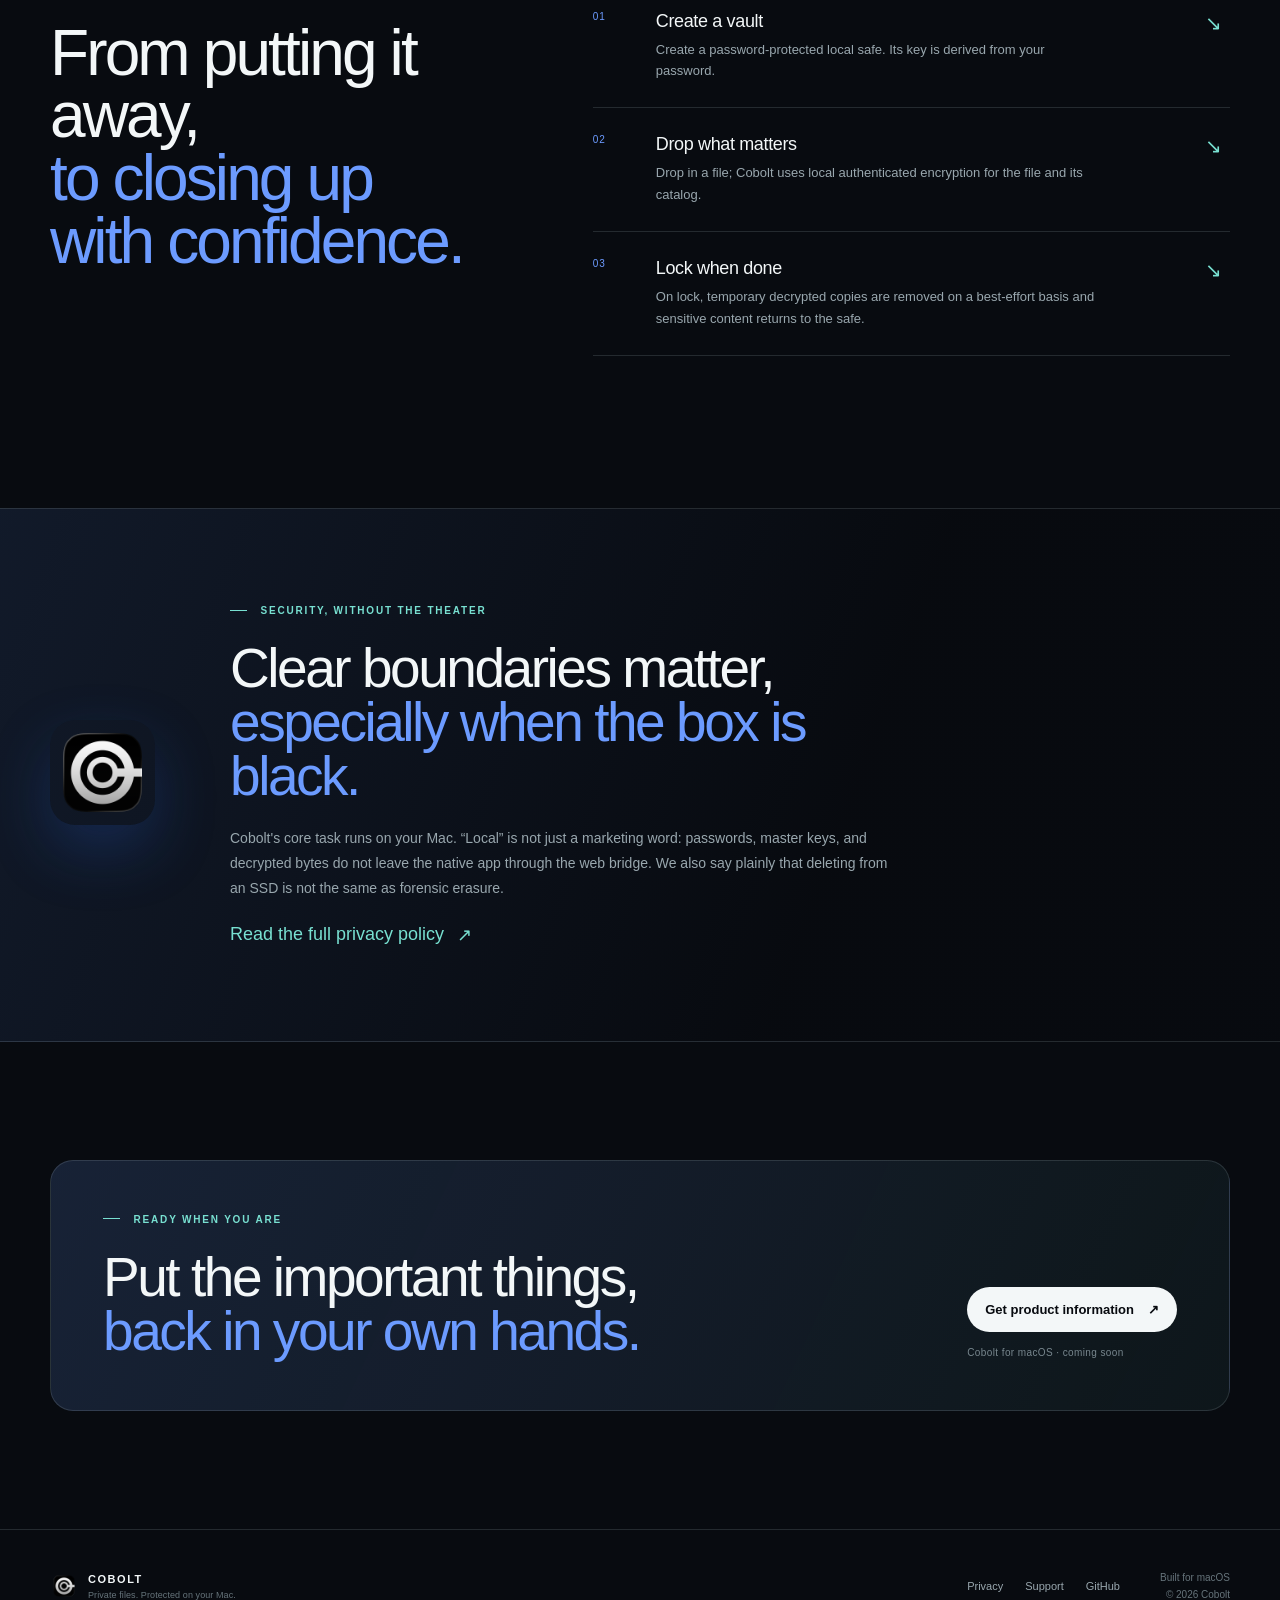
==== commit e736e844: "Add English-first site localization" ====
--- a/index.html
+++ b/index.html
@@ -1,41 +1,44 @@
 <!doctype html>
-<html lang="zh-CN">
+<html lang="en">
   <head>
     <meta charset="utf-8" />
     <meta name="viewport" content="width=device-width, initial-scale=1" />
     <meta name="theme-color" content="#080b10" />
-    <meta name="description" content="Cobolt 是一款 local-first 的 macOS 私密文件保险箱。无需账号，不连接云端，让敏感文件留在你的 Mac。" />
+    <meta id="meta-description" name="description" content="Cobolt is a local-first private file safe for macOS. No account, no cloud dependency, and no tracking for the core task." />
     <link rel="canonical" href="https://hvntonight.github.io/COBOLT/" />
     <link rel="icon" type="image/png" sizes="64x64" href="assets/favicon.png" />
     <meta property="og:type" content="website" />
     <meta property="og:title" content="Cobolt — Private files. Protected on your Mac." />
-    <meta property="og:description" content="一个 local-first 的 macOS 文件保险箱。" />
+    <meta property="og:description" content="A local-first private file safe for macOS." />
     <meta property="og:url" content="https://hvntonight.github.io/COBOLT/" />
     <meta property="og:image" content="https://hvntonight.github.io/COBOLT/assets/og-cobolt.png" />
     <meta name="twitter:card" content="summary_large_image" />
-    <title>Cobolt — 私密文件，留在你的 Mac</title>
+    <title>Cobolt — Private files. Protected on your Mac.</title>
     <link rel="stylesheet" href="styles.css" />
     <script defer src="script.js"></script>
   </head>
-  <body>
+  <body data-page="home">
     <div class="site-noise" aria-hidden="true"></div>
 
     <header class="site-header">
       <div class="container header-inner">
-        <a class="brand" href="#top" aria-label="Cobolt 首页">
+        <a class="brand" href="#top" data-i18n-attr="aria-label|brand.home">
           <img src="assets/app-icon.png" alt="" width="38" height="38" />
           <span>COBOLT</span>
         </a>
-        <button class="menu-toggle" type="button" aria-expanded="false" aria-controls="site-nav">
-          <span class="sr-only">打开菜单</span>
+        <button class="menu-toggle" type="button" aria-expanded="false" aria-controls="site-nav" data-i18n-attr="aria-label|menu.open">
+          <span class="sr-only" data-i18n="menu.open">Open menu</span>
           <span></span><span></span>
         </button>
-        <nav id="site-nav" class="site-nav" aria-label="主导航">
-          <a href="#features">为什么 Cobolt</a>
-          <a href="#screens">产品预览</a>
-          <a href="#privacy">隐私</a>
-          <a href="support/">支持</a>
-          <a class="nav-pill" href="#download">macOS <span class="dot"></span> 即将上线</a>
+        <nav id="site-nav" class="site-nav" aria-label="Main navigation" data-i18n-attr="aria-label|nav.main">
+          <a href="#features" data-i18n="nav.features">Why Cobolt</a>
+          <a href="#screens" data-i18n="nav.screens">Product preview</a>
+          <a href="#privacy" data-i18n="nav.privacy">Privacy</a>
+          <a href="support/" data-i18n="nav.support">Support</a>
+          <button class="language-toggle" id="language-toggle" type="button" aria-pressed="false" aria-label="Switch to Chinese">
+            <span class="language-current">EN</span><span class="language-slash">/</span><span class="language-other">中文</span>
+          </button>
+          <a class="nav-pill" href="#download"><span data-i18n="nav.comingSoon">macOS <span class="dot"></span> Coming soon</span></a>
         </nav>
       </div>
     </header>
@@ -43,92 +46,92 @@
     <main id="top">
       <section class="hero container">
         <div class="hero-copy reveal">
-          <p class="eyebrow"><span class="eyebrow-mark"></span> A LOCAL-FIRST FILE SAFE FOR MACOS</p>
-          <h1>私密文件，<br /><em>留在你的 Mac。</em></h1>
-          <p class="hero-lede">Cobolt 把敏感文件放进一个只在需要时解锁的本地保险箱。没有账号，没有云端依赖，核心任务不追踪你的行为。</p>
+          <p class="eyebrow"><span class="eyebrow-mark"></span> <span data-i18n="home.eyebrow">A LOCAL-FIRST FILE SAFE FOR MACOS</span></p>
+          <h1 data-i18n="home.heroTitle">Private files,<br /><em>protected on your Mac.</em></h1>
+          <p class="hero-lede" data-i18n="home.heroLede">Cobolt puts sensitive files in a local safe that unlocks only when you need it. No account, no cloud dependency, and no tracking for the core task.</p>
           <div class="hero-actions" id="download">
-            <a class="button button-primary" href="support/">了解产品 <span aria-hidden="true">↗</span></a>
-            <a class="button button-quiet" href="privacy/">查看隐私声明</a>
+            <a class="button button-primary" href="support/"><span data-i18n="home.heroAction">Explore Cobolt</span> <span aria-hidden="true">↗</span></a>
+            <a class="button button-quiet" href="privacy/" data-i18n="home.privacyAction">Read the privacy policy</a>
           </div>
           <div class="hero-meta">
-            <span class="meta-chip"><span class="live-dot"></span> macOS 原生体验</span>
+            <span class="meta-chip"><span class="live-dot"></span> <span data-i18n="home.nativeExperience">Native macOS experience</span></span>
             <span class="meta-chip">AES-GCM authenticated encryption</span>
           </div>
         </div>
 
-        <div class="hero-art reveal reveal-delay" aria-label="Cobolt 本地保险箱界面示意图">
+        <div class="hero-art reveal reveal-delay" aria-label="Cobolt local safe interface preview" data-i18n-attr="aria-label|home.heroArt">
           <div class="hero-glow"></div>
           <div class="vault-window">
             <div class="window-topbar">
               <div class="traffic-lights"><i></i><i></i><i></i></div>
               <span class="window-title">Cobolt</span>
-              <span class="window-state"><span class="state-dot"></span> Local</span>
+              <span class="window-state"><span class="state-dot"></span> <span data-i18n="art.local">Local</span></span>
             </div>
             <div class="vault-layout">
               <aside class="vault-sidebar">
-                <div class="sidebar-label">VAULTS</div>
-                <div class="vault-item active"><span class="mini-vault"></span><span>Personal</span><b>12</b></div>
-                <div class="vault-item"><span class="mini-vault muted"></span><span>Archive</span><b>—</b></div>
-                <div class="sidebar-label sidebar-label-space">LOCATIONS</div>
-                <div class="location-item"><span class="folder-icon"></span>On My Mac</div>
+                <div class="sidebar-label" data-i18n="art.vaults">VAULTS</div>
+                <div class="vault-item active"><span class="mini-vault"></span><span data-i18n="art.personal">Personal</span><b>12</b></div>
+                <div class="vault-item"><span class="mini-vault muted"></span><span data-i18n="art.archive">Archive</span><b>—</b></div>
+                <div class="sidebar-label sidebar-label-space" data-i18n="art.locations">LOCATIONS</div>
+                <div class="location-item"><span class="folder-icon"></span><span data-i18n="art.onMyMac">On My Mac</span></div>
               </aside>
               <div class="vault-main">
-                <div class="vault-heading"><div><span class="tiny-overline">PERSONAL VAULT</span><h2>Protected files</h2></div><button class="lock-button" type="button" aria-label="锁定保险箱">⌑</button></div>
-                <div class="drop-zone"><span class="drop-plus">+</span><strong>Drop files to protect</strong><small>Encrypted locally on import</small></div>
+                <div class="vault-heading"><div><span class="tiny-overline" data-i18n="art.personalVault">PERSONAL VAULT</span><h2 data-i18n="art.protectedFiles">Protected files</h2></div><button class="lock-button" type="button" aria-label="Lock vault" data-i18n-attr="aria-label|art.lockVault">⌑</button></div>
+                <div class="drop-zone"><span class="drop-plus">+</span><strong data-i18n="art.dropFiles">Drop files to protect</strong><small data-i18n="art.encryptedImport">Encrypted locally on import</small></div>
                 <div class="file-list">
-                  <div class="file-row"><span class="file-glyph blue"></span><span class="file-name">Tax documents <small>PDF · 2.4 MB</small></span><span class="file-lock">⌑</span></div>
-                  <div class="file-row"><span class="file-glyph amber"></span><span class="file-name">Recovery codes <small>TXT · 8 KB</small></span><span class="file-lock">⌑</span></div>
-                  <div class="file-row"><span class="file-glyph teal"></span><span class="file-name">Personal notes <small>MD · 16 KB</small></span><span class="file-lock">⌑</span></div>
+                  <div class="file-row"><span class="file-glyph blue"></span><span class="file-name"><span data-i18n="art.taxDocuments">Tax documents</span> <small>PDF · 2.4 MB</small></span><span class="file-lock">⌑</span></div>
+                  <div class="file-row"><span class="file-glyph amber"></span><span class="file-name"><span data-i18n="art.recoveryCodes">Recovery codes</span> <small>TXT · 8 KB</small></span><span class="file-lock">⌑</span></div>
+                  <div class="file-row"><span class="file-glyph teal"></span><span class="file-name"><span data-i18n="art.personalNotes">Personal notes</span> <small>MD · 16 KB</small></span><span class="file-lock">⌑</span></div>
                 </div>
               </div>
               <aside class="vault-inspector">
-                <img src="assets/app-icon.png" alt="Cobolt app icon" width="64" height="64" />
-                <span class="inspector-kicker">VAULT STATUS</span>
-                <strong>Unlocked</strong>
-                <p>Ready when you are.<br />Your files stay on this Mac.</p>
+                <img src="assets/app-icon.png" alt="Cobolt app icon" width="64" height="64" data-i18n-attr="alt|home.appIcon" />
+                <span class="inspector-kicker" data-i18n="art.vaultStatus">VAULT STATUS</span>
+                <strong data-i18n="art.unlocked">Unlocked</strong>
+                <p data-i18n="art.ready">Ready when you are.<br />Your files stay on this Mac.</p>
                 <div class="inspector-rule"></div>
-                <span class="inspector-kicker">AUTO-LOCK</span>
-                <strong>After 15 min</strong>
+                <span class="inspector-kicker" data-i18n="art.autoLock">AUTO-LOCK</span>
+                <strong data-i18n="art.after15">After 15 min</strong>
               </aside>
             </div>
           </div>
-          <div class="hero-caption"><span class="caption-line"></span> Designed for the quiet moments between open and locked.</div>
-        </div>
-      </section>
-
-      <section class="proof-strip container reveal" aria-label="Cobolt 特性">
-        <div class="proof-item"><span class="proof-number">01</span><span>本地优先，核心数据不离开 Mac</span></div>
-        <div class="proof-item"><span class="proof-number">02</span><span>密码、Touch ID 与 recovery key</span></div>
-        <div class="proof-item"><span class="proof-number">03</span><span>像 Finder 一样自然的工作区</span></div>
+          <div class="hero-caption"><span class="caption-line"></span> <span data-i18n="home.heroCaption">Designed for the quiet moments between open and locked.</span></div>
+        </div>
+      </section>
+
+      <section class="proof-strip container reveal" aria-label="Cobolt highlights" data-i18n-attr="aria-label|home.highlights">
+        <div class="proof-item"><span class="proof-number">01</span><span data-i18n="home.proofLocal">Local-first: core data stays on your Mac</span></div>
+        <div class="proof-item"><span class="proof-number">02</span><span data-i18n="home.proofAccess">Password, Touch ID, and recovery key</span></div>
+        <div class="proof-item"><span class="proof-number">03</span><span data-i18n="home.proofWorkspace">A workspace that feels like Finder</span></div>
       </section>
 
       <section id="features" class="section container">
         <div class="section-heading reveal">
-          <p class="eyebrow"><span class="eyebrow-mark"></span> THE COBOLT PROMISE</p>
-          <h2>保护应该是默认状态，<br /><em>而不是额外负担。</em></h2>
-          <p>为税务文件、身份证件、个人笔记、备份码和其他不想交给云端的内容而做。</p>
+          <p class="eyebrow"><span class="eyebrow-mark"></span> <span data-i18n="home.promiseEyebrow">THE COBOLT PROMISE</span></p>
+          <h2 data-i18n="home.promiseTitle">Protection should be the default,<br /><em>not another task.</em></h2>
+          <p data-i18n="home.promiseLede">Made for tax documents, identity scans, personal notes, backup codes, and anything you would rather keep out of the cloud.</p>
         </div>
         <div class="feature-grid">
           <article class="feature-card feature-card-wide reveal">
-            <div class="feature-index">01 / LOCAL BY DEFAULT</div>
+            <div class="feature-index" data-i18n="home.featureLocalIndex">01 / LOCAL BY DEFAULT</div>
             <div class="feature-icon icon-rings"><span></span><span></span><i></i></div>
-            <h3>你的文件，留在你的设备</h3>
-            <p>文件对象、加密目录和保险箱设置都在本机保存。核心流程不需要账号，不依赖云端，也不发送遥测。</p>
-            <div class="feature-foot"><span>macOS App Sandbox</span><span>Offline-ready</span></div>
+            <h3 data-i18n="home.featureLocalTitle">Your files stay on your device</h3>
+            <p data-i18n="home.featureLocalBody">File objects, encrypted catalogs, and vault settings live on your Mac. The core flow needs no account, no cloud, and no telemetry.</p>
+            <div class="feature-foot"><span>macOS App Sandbox</span><span data-i18n="home.offlineReady">Offline-ready</span></div>
           </article>
           <article class="feature-card reveal reveal-delay-short">
-            <div class="feature-index">02 / UNLOCK WITH INTENT</div>
+            <div class="feature-index" data-i18n="home.featureAccessIndex">02 / UNLOCK WITH INTENT</div>
             <div class="feature-icon icon-key">⌁</div>
-            <h3>需要时解锁，用完即锁</h3>
-            <p>密码、Touch ID 和 recovery key 给你清晰的控制感；自动锁定帮你收尾。</p>
-            <div class="feature-foot"><span>Touch ID</span><span>Auto-lock</span></div>
+            <h3 data-i18n="home.featureAccessTitle">Unlock when needed. Lock when done.</h3>
+            <p data-i18n="home.featureAccessBody">Passwords, Touch ID, and a recovery key give you a clear hand on the wheel; auto-lock helps you finish the job.</p>
+            <div class="feature-foot"><span>Touch ID</span><span data-i18n="home.autoLock">Auto-lock</span></div>
           </article>
           <article class="feature-card reveal reveal-delay">
-            <div class="feature-index">03 / HONEST SECURITY</div>
+            <div class="feature-index" data-i18n="home.featureHonestIndex">03 / HONEST SECURITY</div>
             <div class="feature-icon icon-eye">◌</div>
-            <h3>知道什么时候文件被打开</h3>
-            <p>Quick Look 之类的预览可能产生临时解密副本；Cobolt 会在锁定或退出时尽力清理，并把限制说清楚。</p>
-            <div class="feature-foot"><span>Transparent by design</span></div>
+            <h3 data-i18n="home.featureHonestTitle">Know when a file is opened</h3>
+            <p data-i18n="home.featureHonestBody">Previews such as Quick Look may create a temporary decrypted copy. Cobolt works to clean it up on lock or exit—and tells you where the boundary is.</p>
+            <div class="feature-foot"><span data-i18n="home.transparentByDesign">Transparent by design</span></div>
           </article>
         </div>
       </section>
@@ -137,24 +140,24 @@
         <div class="container">
           <div class="section-heading heading-row reveal">
             <div>
-              <p class="eyebrow"><span class="eyebrow-mark"></span> A PLACE FOR THE PRODUCT</p>
-              <h2>清晰的工作区，<br /><em>把复杂藏起来。</em></h2>
-            </div>
-            <p class="heading-aside">产品截图即将更新。这里已经为最终的 macOS 界面预留好位置。</p>
+              <p class="eyebrow"><span class="eyebrow-mark"></span> <span data-i18n="home.screensEyebrow">A PLACE FOR THE PRODUCT</span></p>
+              <h2 data-i18n="home.screensTitle">A clear workspace,<br /><em>with the complexity tucked away.</em></h2>
+            </div>
+            <p class="heading-aside" data-i18n="home.screensLede">Product screenshots are coming soon. These slots are ready for the final macOS captures.</p>
           </div>
           <div class="screens-grid">
             <!-- Replace each .screenshot-slot with an <img> when final product captures are ready. -->
             <div class="screenshot-slot screenshot-slot-large reveal">
-              <div class="slot-chrome"><span>01</span><span>UNLOCKED WORKSPACE</span><span>⌘ 01</span></div>
-              <div class="slot-inner"><span class="slot-icon">+</span><strong>产品截图位置</strong><small>Unlocked workspace / file drop</small></div>
+              <div class="slot-chrome"><span>01</span><span data-i18n="home.slotWorkspace">UNLOCKED WORKSPACE</span><span>⌘ 01</span></div>
+              <div class="slot-inner"><span class="slot-icon">+</span><strong data-i18n="home.screenshotSlot">Screenshot slot</strong><small data-i18n="home.slotWorkspaceHint">Unlocked workspace / file drop</small></div>
             </div>
             <div class="screenshot-slot reveal reveal-delay-short">
-              <div class="slot-chrome"><span>02</span><span>LOCKED VAULT</span><span>⌘ 02</span></div>
-              <div class="slot-inner"><span class="slot-icon lock-symbol">⌑</span><strong>产品截图位置</strong><small>Lock screen / Touch ID</small></div>
+              <div class="slot-chrome"><span>02</span><span data-i18n="home.slotLocked">LOCKED VAULT</span><span>⌘ 02</span></div>
+              <div class="slot-inner"><span class="slot-icon lock-symbol">⌑</span><strong data-i18n="home.screenshotSlot">Screenshot slot</strong><small data-i18n="home.slotLockedHint">Lock screen / Touch ID</small></div>
             </div>
             <div class="screenshot-slot reveal reveal-delay">
-              <div class="slot-chrome"><span>03</span><span>INSPECTOR</span><span>⌘ 03</span></div>
-              <div class="slot-inner"><span class="slot-icon">◌</span><strong>产品截图位置</strong><small>File details / Quick Look</small></div>
+              <div class="slot-chrome"><span>03</span><span data-i18n="home.slotInspector">INSPECTOR</span><span>⌘ 03</span></div>
+              <div class="slot-inner"><span class="slot-icon">◌</span><strong data-i18n="home.screenshotSlot">Screenshot slot</strong><small data-i18n="home.slotInspectorHint">File details / Quick Look</small></div>
             </div>
           </div>
         </div>
@@ -162,36 +165,36 @@
 
       <section class="section section-process container">
         <div class="process-intro reveal">
-          <p class="eyebrow"><span class="eyebrow-mark"></span> THREE QUIET STEPS</p>
-          <h2>从放进去，<br /><em>到放心关上。</em></h2>
+          <p class="eyebrow"><span class="eyebrow-mark"></span> <span data-i18n="home.processEyebrow">THREE QUIET STEPS</span></p>
+          <h2 data-i18n="home.processTitle">From putting it away,<br /><em>to closing up with confidence.</em></h2>
         </div>
         <div class="process-list">
-          <article class="process-step reveal"><span class="step-number">01</span><div><h3>Create a vault</h3><p>创建一个受密码保护的本地保险箱，密钥由你的密码派生。</p></div><span class="step-arrow">↘</span></article>
-          <article class="process-step reveal reveal-delay-short"><span class="step-number">02</span><div><h3>Drop what matters</h3><p>拖入文件，Cobolt 使用本地 authenticated encryption 保存文件和目录。</p></div><span class="step-arrow">↘</span></article>
-          <article class="process-step reveal reveal-delay"><span class="step-number">03</span><div><h3>Lock when done</h3><p>锁定后，临时解密副本会被尽力清理；敏感内容回到保险箱里。</p></div><span class="step-arrow">↘</span></article>
+          <article class="process-step reveal"><span class="step-number">01</span><div><h3 data-i18n="home.stepCreateTitle">Create a vault</h3><p data-i18n="home.stepCreate">Create a password-protected local safe. Its key is derived from your password.</p></div><span class="step-arrow">↘</span></article>
+          <article class="process-step reveal reveal-delay-short"><span class="step-number">02</span><div><h3 data-i18n="home.stepDropTitle">Drop what matters</h3><p data-i18n="home.stepDrop">Drop in a file; Cobolt uses local authenticated encryption for the file and its catalog.</p></div><span class="step-arrow">↘</span></article>
+          <article class="process-step reveal reveal-delay"><span class="step-number">03</span><div><h3 data-i18n="home.stepLockTitle">Lock when done</h3><p data-i18n="home.stepLock">On lock, temporary decrypted copies are removed on a best-effort basis and sensitive content returns to the safe.</p></div><span class="step-arrow">↘</span></article>
         </div>
       </section>
 
       <section id="privacy" class="security-band">
         <div class="container security-inner reveal">
           <div class="security-mark"><img src="assets/app-icon.png" alt="Cobolt" width="96" height="96" /></div>
-          <div class="security-copy"><p class="eyebrow"><span class="eyebrow-mark"></span> SECURITY, WITHOUT THE THEATER</p><h2>把安全边界说清楚，<br /><em>比做一个黑盒更重要。</em></h2><p>Cobolt 的核心任务在你的 Mac 上完成。我们不把“本地”当成营销词：密码、master key 和解密后的字节不会通过 web bridge 离开原生应用。我们也会明确告诉你，SSD 上的删除不等同于取证级抹除。</p><a class="text-link" href="privacy/">阅读完整隐私声明 <span>↗</span></a></div>
+          <div class="security-copy"><p class="eyebrow"><span class="eyebrow-mark"></span> <span data-i18n="home.securityEyebrow">SECURITY, WITHOUT THE THEATER</span></p><h2 data-i18n="home.securityTitle">Clear boundaries matter,<br /><em>especially when the box is black.</em></h2><p data-i18n="home.securityBody">Cobolt's core task runs on your Mac. “Local” is not just a marketing word: passwords, master keys, and decrypted bytes do not leave the native app through the web bridge. We also say plainly that deleting from an SSD is not the same as forensic erasure.</p><a class="text-link" href="privacy/"><span data-i18n="home.securityLink">Read the full privacy policy</span> <span>↗</span></a></div>
         </div>
       </section>
 
       <section class="section cta-section container reveal">
         <div class="cta-card">
-          <div><p class="eyebrow"><span class="eyebrow-mark"></span> READY WHEN YOU ARE</p><h2>先把重要的东西，<br /><em>放回自己的手里。</em></h2></div>
-          <div class="cta-actions"><a class="button button-primary" href="support/">获取产品信息 <span aria-hidden="true">↗</span></a><span class="cta-note">Cobolt for macOS · coming soon</span></div>
+          <div><p class="eyebrow"><span class="eyebrow-mark"></span> <span data-i18n="home.ctaEyebrow">READY WHEN YOU ARE</span></p><h2 data-i18n="home.ctaTitle">Put the important things,<br /><em>back in your own hands.</em></h2></div>
+          <div class="cta-actions"><a class="button button-primary" href="support/"><span data-i18n="home.ctaAction">Get product information</span> <span aria-hidden="true">↗</span></a><span class="cta-note">Cobolt for macOS · coming soon</span></div>
         </div>
       </section>
     </main>
 
     <footer class="site-footer">
       <div class="container footer-inner">
-        <div class="footer-brand"><img src="assets/app-icon.png" alt="" width="28" height="28" /><span>COBOLT</span><small>Private files. Protected on your Mac.</small></div>
-        <div class="footer-links"><a href="privacy/">Privacy</a><a href="support/">Support</a><a href="https://github.com/hvntonight/COBOLT" rel="noreferrer">GitHub</a></div>
-        <div class="footer-meta"><span>Built for macOS</span><span>© <span data-year></span> Cobolt</span></div>
+        <div class="footer-brand"><img src="assets/app-icon.png" alt="" width="28" height="28" /><span>COBOLT</span><small data-i18n="footer.tagline">Private files. Protected on your Mac.</small></div>
+        <div class="footer-links"><a href="privacy/" data-i18n="footer.privacy">Privacy</a><a href="support/" data-i18n="footer.support">Support</a><a href="https://github.com/hvntonight/COBOLT" rel="noreferrer">GitHub</a></div>
+        <div class="footer-meta"><span data-i18n="footer.built">Built for macOS</span><span>© <span data-year></span> Cobolt</span></div>
       </div>
     </footer>
   </body>
--- a/styles.css
+++ b/styles.css
@@ -34,6 +34,10 @@
 .site-nav a:hover, .site-nav a:focus-visible { color: var(--ink); }
 .nav-pill { display: inline-flex; align-items: center; gap: 8px; padding: 10px 13px; border: 1px solid var(--line); border-radius: 999px; color: var(--muted-strong) !important; }
 .dot, .live-dot, .state-dot { display: inline-block; width: 6px; height: 6px; border-radius: 50%; background: var(--cyan); box-shadow: 0 0 12px var(--cyan); }
+.language-toggle { display: inline-flex; align-items: center; gap: 6px; padding: 7px 2px; border: 0; background: transparent; color: #7f9097; cursor: pointer; font-size: 10px; letter-spacing: .09em; transition: color .2s ease; }
+.language-toggle:hover, .language-toggle:focus-visible { color: var(--ink); }
+.language-toggle .language-current { color: var(--ink); font-weight: 700; }
+.language-toggle .language-slash { color: #526168; }
 .menu-toggle { display: none; border: 0; background: none; color: var(--ink); padding: 10px; }
 .menu-toggle > span:not(.sr-only) { display: block; width: 22px; height: 1px; margin: 5px; background: var(--ink); }
 
@@ -227,7 +231,7 @@
 @media (max-width: 680px) {
   .container { width: min(calc(100% - 28px), var(--max)); }
   .site-header { background: rgba(8, 11, 16, .92); }.header-inner { min-height: 68px; }
-  .menu-toggle { display: block; }.site-nav { position: absolute; top: 68px; right: 14px; left: 14px; display: none; flex-direction: column; align-items: stretch; gap: 0; padding: 10px; border: 1px solid var(--line); border-radius: 13px; background: #10161e; box-shadow: 0 18px 45px rgba(0,0,0,.4); }.site-nav.is-open { display: flex; }.site-nav a { padding: 13px 10px; }.nav-pill { justify-content: center; margin-top: 5px; }
+  .menu-toggle { display: block; }.site-nav { position: absolute; top: 68px; right: 14px; left: 14px; display: none; flex-direction: column; align-items: stretch; gap: 0; padding: 10px; border: 1px solid var(--line); border-radius: 13px; background: #10161e; box-shadow: 0 18px 45px rgba(0,0,0,.4); }.site-nav.is-open { display: flex; }.site-nav a { padding: 13px 10px; }.site-nav .language-toggle { justify-content: flex-start; padding: 13px 10px; font-size: 11px; }.nav-pill { justify-content: center; margin-top: 5px; }
   .hero { padding-top: 63px; padding-bottom: 52px; }.hero-art { padding-top: 14px; }.hero-caption { position: static; justify-content: end; margin-top: 13px; }.hero-lede { font-size: 15px; }
   .vault-layout { grid-template-columns: 1fr; }.vault-sidebar { display: none; }.vault-inspector { display: none; }.vault-main { padding: 21px 17px; }.vault-window { border-radius: 12px; }.window-topbar { grid-template-columns: 1fr 1fr; }.window-state { display: none; }
   .proof-strip { grid-template-columns: 1fr; }.proof-item { min-height: 65px; padding: 0 13px; }.proof-item + .proof-item { border-top: 1px solid var(--line); border-left: 0; }
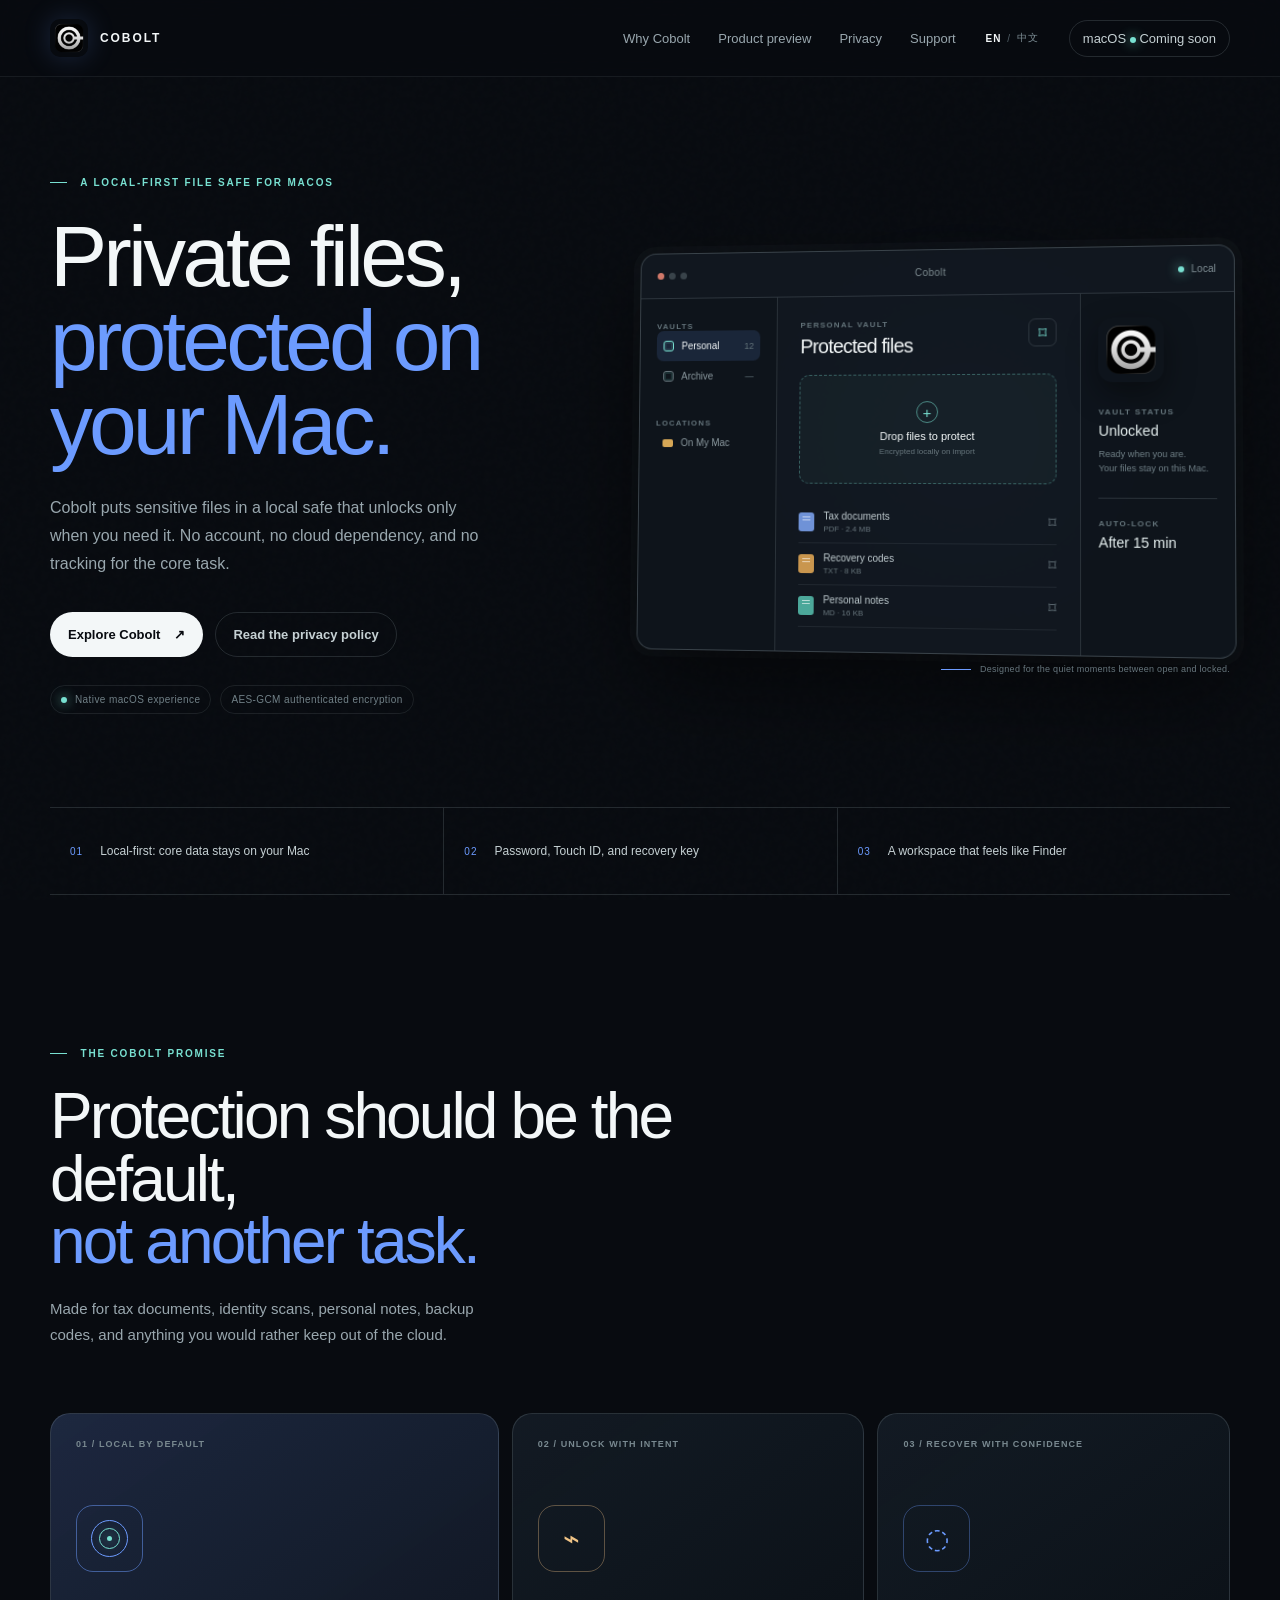
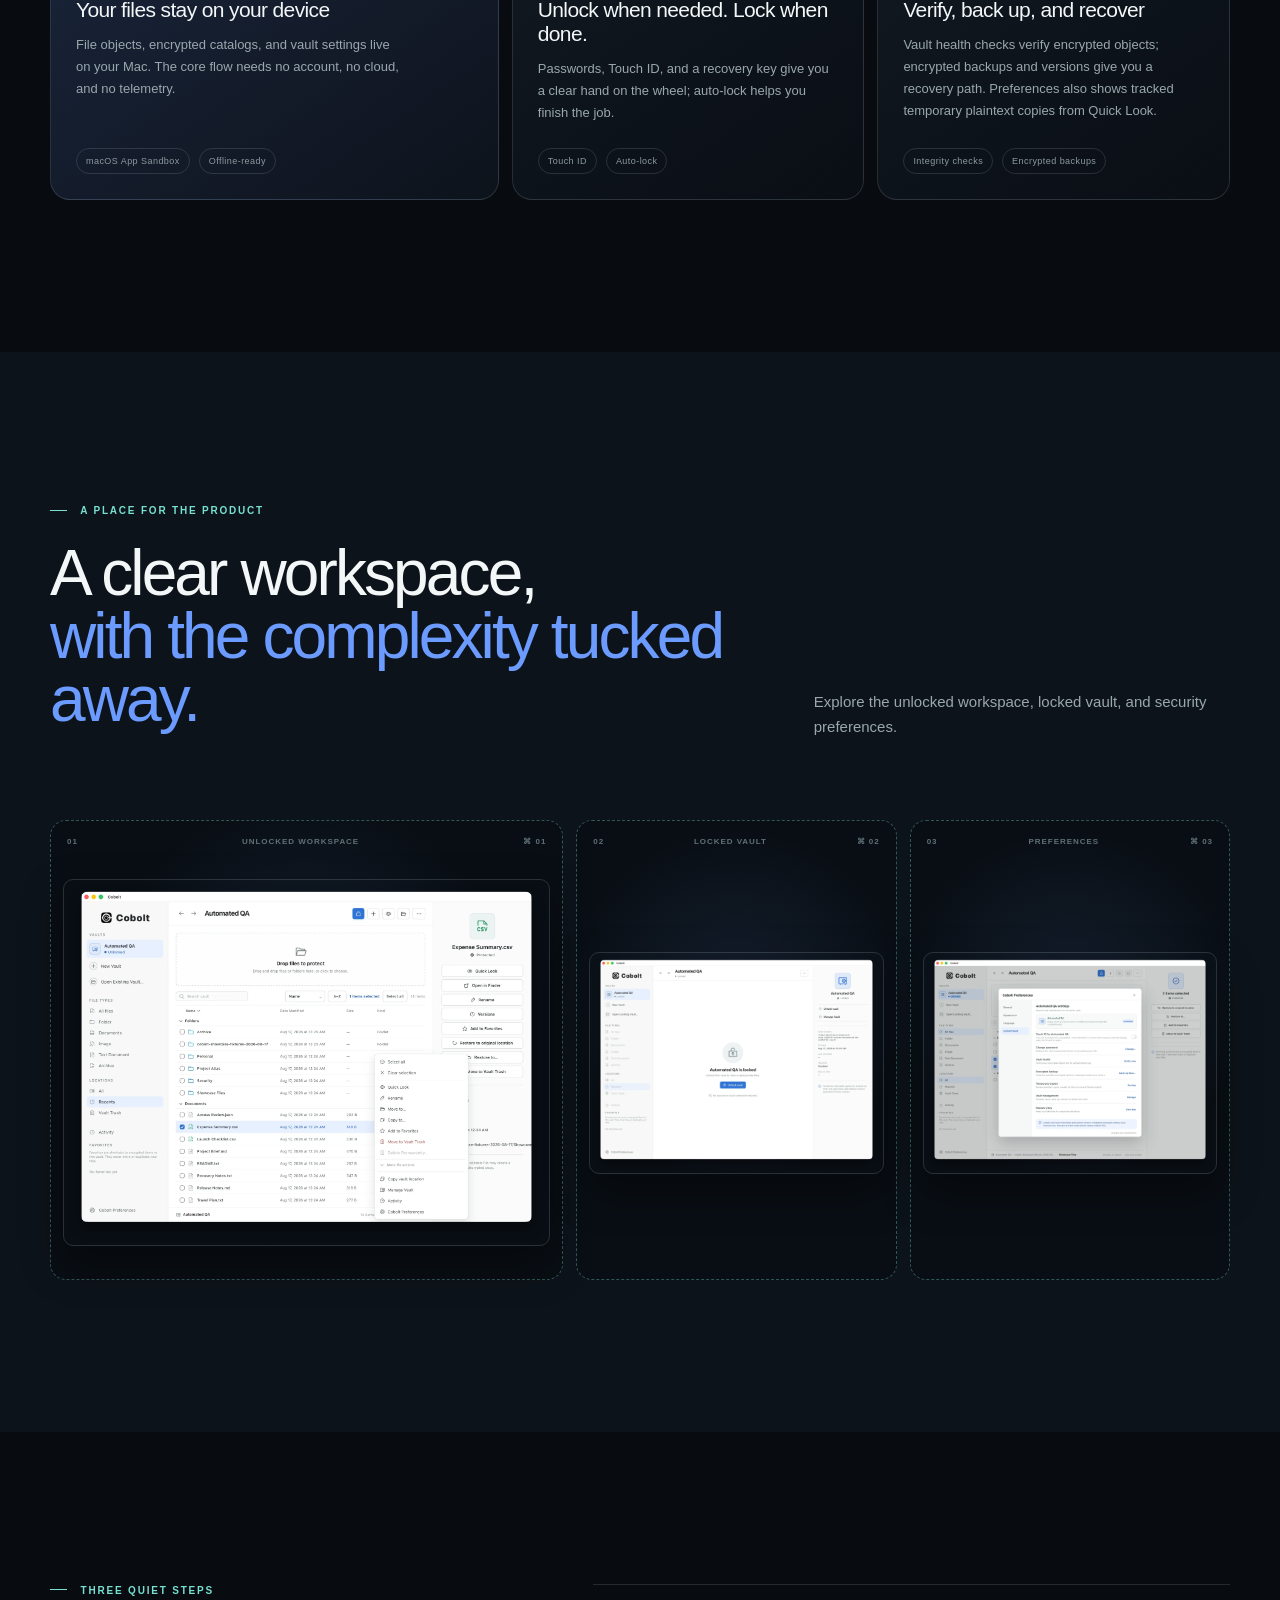
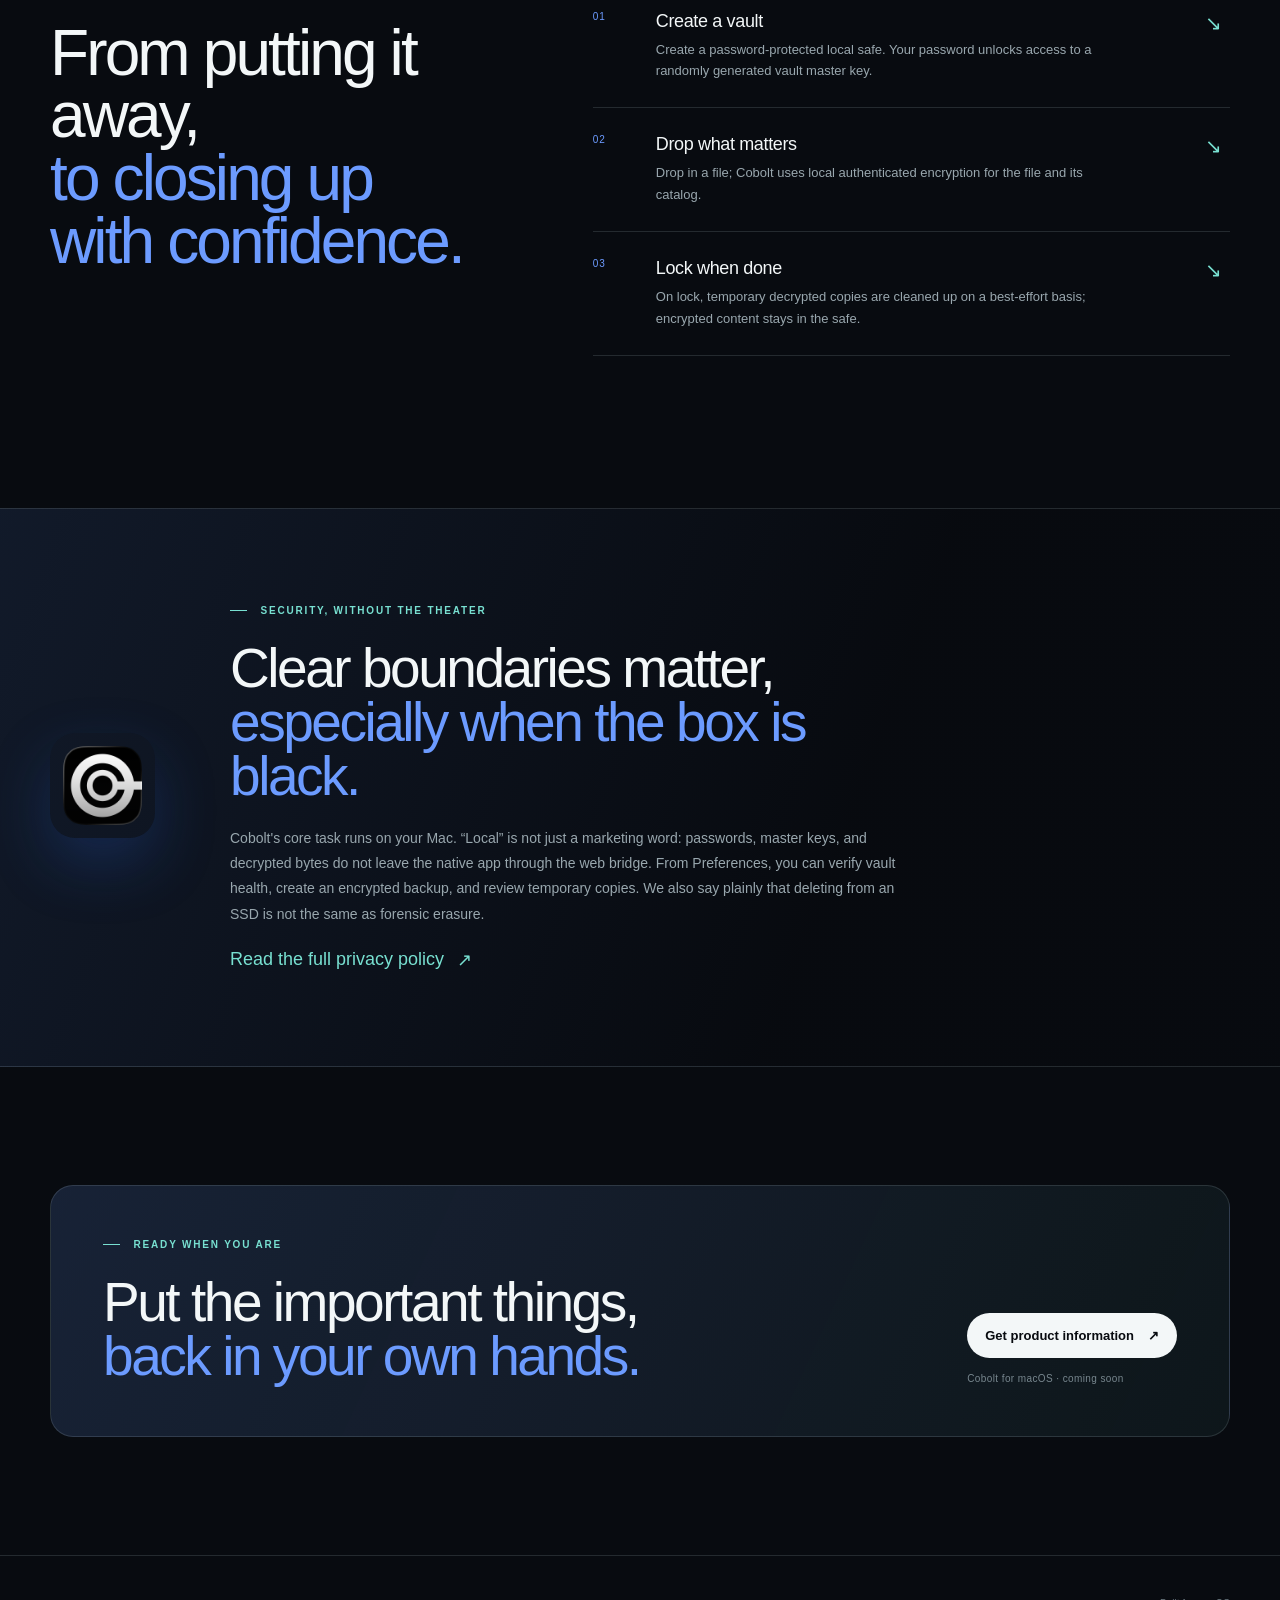
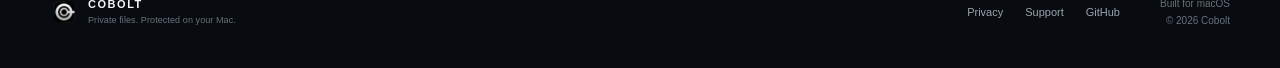
==== commit bdfcef28: "Add optimized product screenshots and align copy" ====
--- a/index.html
+++ b/index.html
@@ -127,11 +127,11 @@
             <div class="feature-foot"><span>Touch ID</span><span data-i18n="home.autoLock">Auto-lock</span></div>
           </article>
           <article class="feature-card reveal reveal-delay">
-            <div class="feature-index" data-i18n="home.featureHonestIndex">03 / HONEST SECURITY</div>
+            <div class="feature-index" data-i18n="home.featureHonestIndex">03 / RECOVER WITH CONFIDENCE</div>
             <div class="feature-icon icon-eye">◌</div>
-            <h3 data-i18n="home.featureHonestTitle">Know when a file is opened</h3>
-            <p data-i18n="home.featureHonestBody">Previews such as Quick Look may create a temporary decrypted copy. Cobolt works to clean it up on lock or exit—and tells you where the boundary is.</p>
-            <div class="feature-foot"><span data-i18n="home.transparentByDesign">Transparent by design</span></div>
+            <h3 data-i18n="home.featureHonestTitle">Verify, back up, and recover</h3>
+            <p data-i18n="home.featureHonestBody">Vault health checks verify encrypted objects; encrypted backups and versions give you a recovery path. Preferences also shows tracked temporary plaintext copies from Quick Look.</p>
+            <div class="feature-foot"><span data-i18n="home.integrityChecks">Integrity checks</span><span data-i18n="home.encryptedBackups">Encrypted backups</span></div>
           </article>
         </div>
       </section>
@@ -143,21 +143,21 @@
               <p class="eyebrow"><span class="eyebrow-mark"></span> <span data-i18n="home.screensEyebrow">A PLACE FOR THE PRODUCT</span></p>
               <h2 data-i18n="home.screensTitle">A clear workspace,<br /><em>with the complexity tucked away.</em></h2>
             </div>
-            <p class="heading-aside" data-i18n="home.screensLede">Product screenshots are coming soon. These slots are ready for the final macOS captures.</p>
+            <p class="heading-aside" data-i18n="home.screensLede">Explore the unlocked workspace, locked vault, and security preferences.</p>
           </div>
           <div class="screens-grid">
-            <!-- Replace each .screenshot-slot with an <img> when final product captures are ready. -->
+            <!-- Optimized English product captures live in assets/screenshots. -->
             <div class="screenshot-slot screenshot-slot-large reveal">
               <div class="slot-chrome"><span>01</span><span data-i18n="home.slotWorkspace">UNLOCKED WORKSPACE</span><span>⌘ 01</span></div>
-              <div class="slot-inner"><span class="slot-icon">+</span><strong data-i18n="home.screenshotSlot">Screenshot slot</strong><small data-i18n="home.slotWorkspaceHint">Unlocked workspace / file drop</small></div>
+              <div class="screenshot-image-wrap"><img src="assets/screenshots/workspace.webp" alt="Cobolt unlocked workspace with protected files and context actions" width="1600" height="1205" loading="lazy" decoding="async" data-i18n-attr="alt|home.screenshotWorkspaceAlt" /></div>
             </div>
             <div class="screenshot-slot reveal reveal-delay-short">
               <div class="slot-chrome"><span>02</span><span data-i18n="home.slotLocked">LOCKED VAULT</span><span>⌘ 02</span></div>
-              <div class="slot-inner"><span class="slot-icon lock-symbol">⌑</span><strong data-i18n="home.screenshotSlot">Screenshot slot</strong><small data-i18n="home.slotLockedHint">Lock screen / Touch ID</small></div>
+              <div class="screenshot-image-wrap"><img src="assets/screenshots/locked-vault.webp" alt="Cobolt locked vault with unlock action" width="1600" height="1205" loading="lazy" decoding="async" data-i18n-attr="alt|home.screenshotLockedAlt" /></div>
             </div>
             <div class="screenshot-slot reveal reveal-delay">
-              <div class="slot-chrome"><span>03</span><span data-i18n="home.slotInspector">INSPECTOR</span><span>⌘ 03</span></div>
-              <div class="slot-inner"><span class="slot-icon">◌</span><strong data-i18n="home.screenshotSlot">Screenshot slot</strong><small data-i18n="home.slotInspectorHint">File details / Quick Look</small></div>
+              <div class="slot-chrome"><span>03</span><span data-i18n="home.slotPreferences">PREFERENCES</span><span>⌘ 03</span></div>
+              <div class="screenshot-image-wrap"><img src="assets/screenshots/preferences.webp" alt="Cobolt Preferences with Touch ID, encrypted backup, temporary copies, and recovery key" width="1600" height="1205" loading="lazy" decoding="async" data-i18n-attr="alt|home.screenshotPreferencesAlt" /></div>
             </div>
           </div>
         </div>
@@ -169,16 +169,16 @@
           <h2 data-i18n="home.processTitle">From putting it away,<br /><em>to closing up with confidence.</em></h2>
         </div>
         <div class="process-list">
-          <article class="process-step reveal"><span class="step-number">01</span><div><h3 data-i18n="home.stepCreateTitle">Create a vault</h3><p data-i18n="home.stepCreate">Create a password-protected local safe. Its key is derived from your password.</p></div><span class="step-arrow">↘</span></article>
+          <article class="process-step reveal"><span class="step-number">01</span><div><h3 data-i18n="home.stepCreateTitle">Create a vault</h3><p data-i18n="home.stepCreate">Create a password-protected local safe. Your password unlocks access to a randomly generated vault master key.</p></div><span class="step-arrow">↘</span></article>
           <article class="process-step reveal reveal-delay-short"><span class="step-number">02</span><div><h3 data-i18n="home.stepDropTitle">Drop what matters</h3><p data-i18n="home.stepDrop">Drop in a file; Cobolt uses local authenticated encryption for the file and its catalog.</p></div><span class="step-arrow">↘</span></article>
-          <article class="process-step reveal reveal-delay"><span class="step-number">03</span><div><h3 data-i18n="home.stepLockTitle">Lock when done</h3><p data-i18n="home.stepLock">On lock, temporary decrypted copies are removed on a best-effort basis and sensitive content returns to the safe.</p></div><span class="step-arrow">↘</span></article>
+          <article class="process-step reveal reveal-delay"><span class="step-number">03</span><div><h3 data-i18n="home.stepLockTitle">Lock when done</h3><p data-i18n="home.stepLock">On lock, temporary decrypted copies are cleaned up on a best-effort basis; encrypted content stays in the safe.</p></div><span class="step-arrow">↘</span></article>
         </div>
       </section>
 
       <section id="privacy" class="security-band">
         <div class="container security-inner reveal">
           <div class="security-mark"><img src="assets/app-icon.png" alt="Cobolt" width="96" height="96" /></div>
-          <div class="security-copy"><p class="eyebrow"><span class="eyebrow-mark"></span> <span data-i18n="home.securityEyebrow">SECURITY, WITHOUT THE THEATER</span></p><h2 data-i18n="home.securityTitle">Clear boundaries matter,<br /><em>especially when the box is black.</em></h2><p data-i18n="home.securityBody">Cobolt's core task runs on your Mac. “Local” is not just a marketing word: passwords, master keys, and decrypted bytes do not leave the native app through the web bridge. We also say plainly that deleting from an SSD is not the same as forensic erasure.</p><a class="text-link" href="privacy/"><span data-i18n="home.securityLink">Read the full privacy policy</span> <span>↗</span></a></div>
+          <div class="security-copy"><p class="eyebrow"><span class="eyebrow-mark"></span> <span data-i18n="home.securityEyebrow">SECURITY, WITHOUT THE THEATER</span></p><h2 data-i18n="home.securityTitle">Clear boundaries matter,<br /><em>especially when the box is black.</em></h2><p data-i18n="home.securityBody">Cobolt's core task runs on your Mac. “Local” is not just a marketing word: passwords, master keys, and decrypted bytes do not leave the native app through the web bridge. From Preferences, you can verify vault health, create an encrypted backup, and review temporary copies. We also say plainly that deleting from an SSD is not the same as forensic erasure.</p><a class="text-link" href="privacy/"><span data-i18n="home.securityLink">Read the full privacy policy</span> <span>↗</span></a></div>
         </div>
       </section>
 
--- a/styles.css
+++ b/styles.css
@@ -136,6 +136,8 @@
 .screenshot-slot { min-height: 360px; display: flex; flex-direction: column; border: 1px dashed rgba(120, 224, 209, .35); border-radius: 16px; background: radial-gradient(circle at 50% 40%, rgba(108, 155, 255, .12), transparent 55%), rgba(8, 12, 17, .6); }
 .screenshot-slot-large { min-height: 460px; }
 .slot-chrome { display: flex; justify-content: space-between; padding: 16px 16px 0; color: #5f7078; font-size: 8px; font-weight: 700; letter-spacing: .12em; }
+.screenshot-image-wrap { display: flex; flex: 1; min-height: 0; align-items: center; justify-content: center; padding: 13px 12px 12px; }
+.screenshot-image-wrap img { display: block; width: 100%; height: auto; max-height: 100%; border: 1px solid rgba(202, 222, 226, .16); border-radius: 10px; box-shadow: 0 18px 42px rgba(0, 0, 0, .34); object-fit: contain; }
 .slot-inner { display: flex; flex: 1; flex-direction: column; align-items: center; justify-content: center; text-align: center; color: var(--muted-strong); }
 .slot-icon { display: grid; place-items: center; width: 42px; height: 42px; margin-bottom: 17px; border: 1px solid rgba(120, 224, 209, .45); border-radius: 12px; color: var(--cyan); font-size: 23px; font-weight: 300; }
 .slot-icon.lock-symbol { color: var(--cobalt); border-color: rgba(108, 155, 255, .45); }
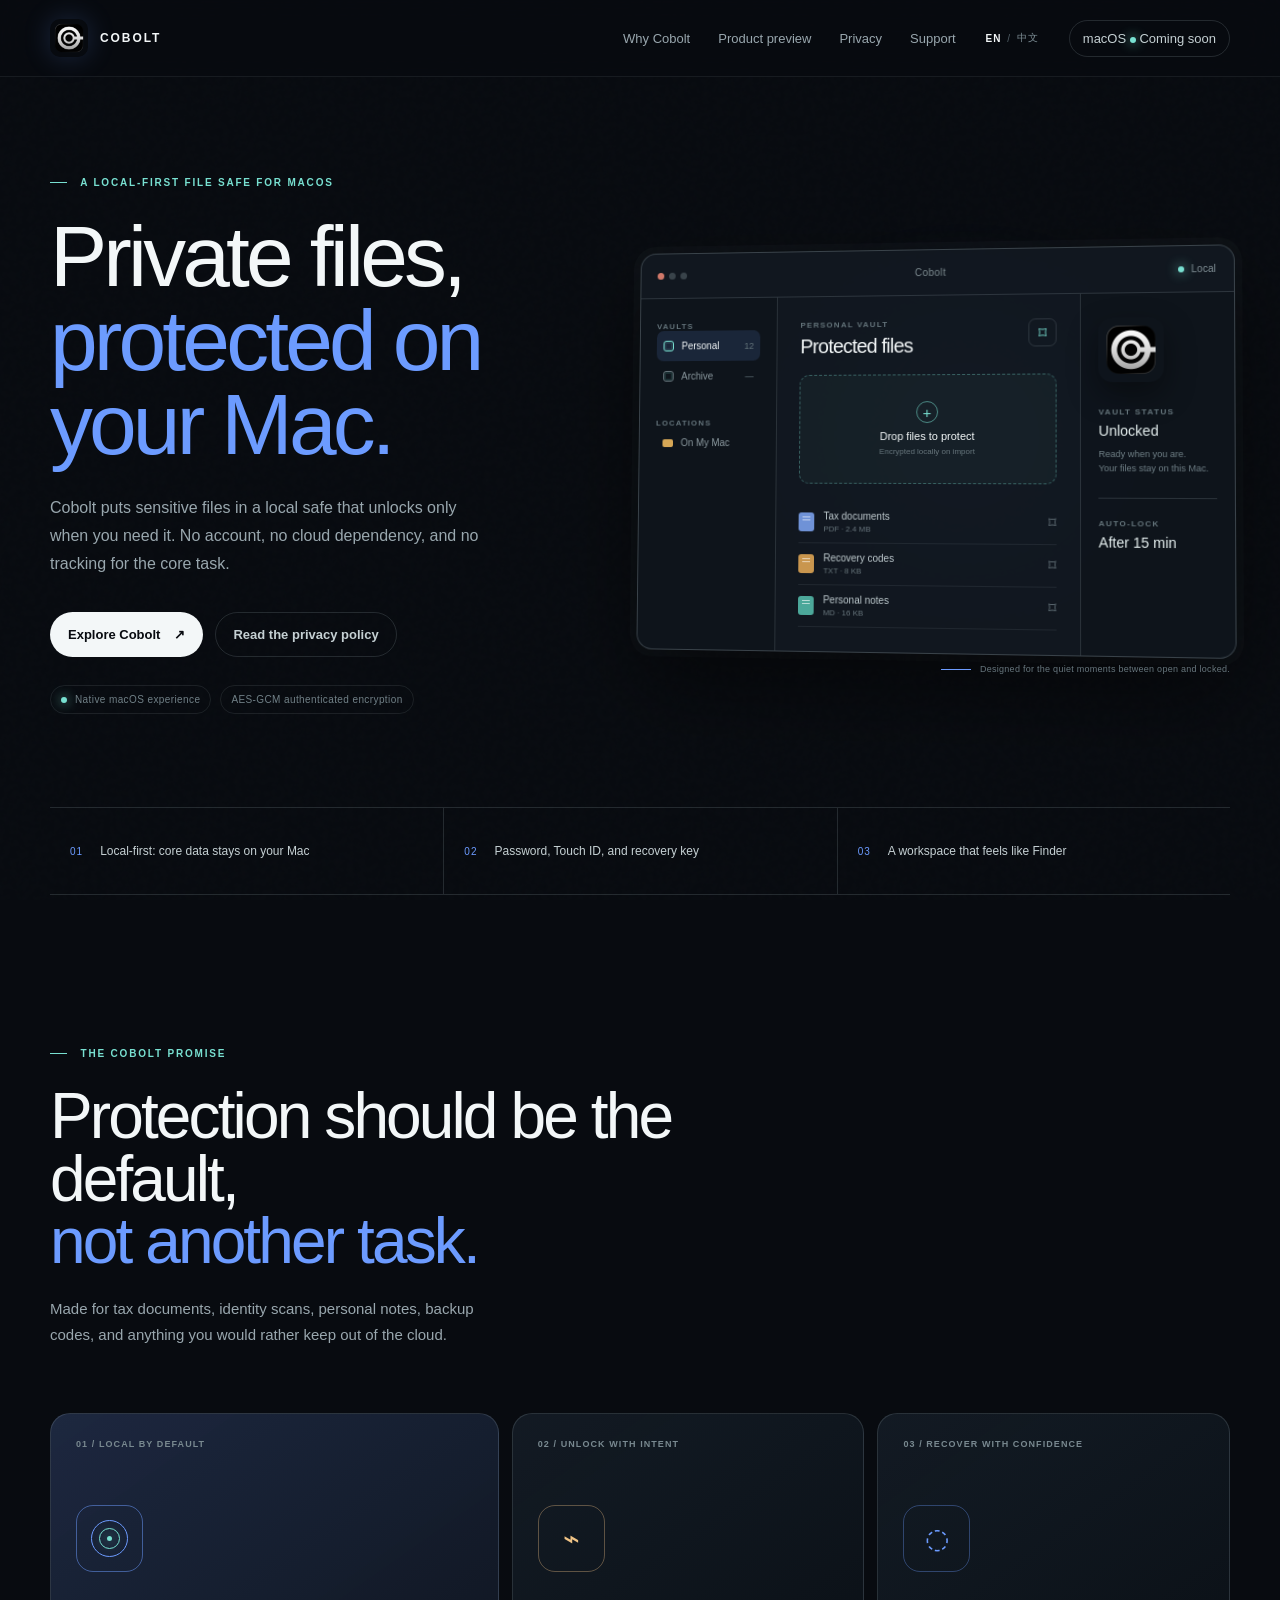
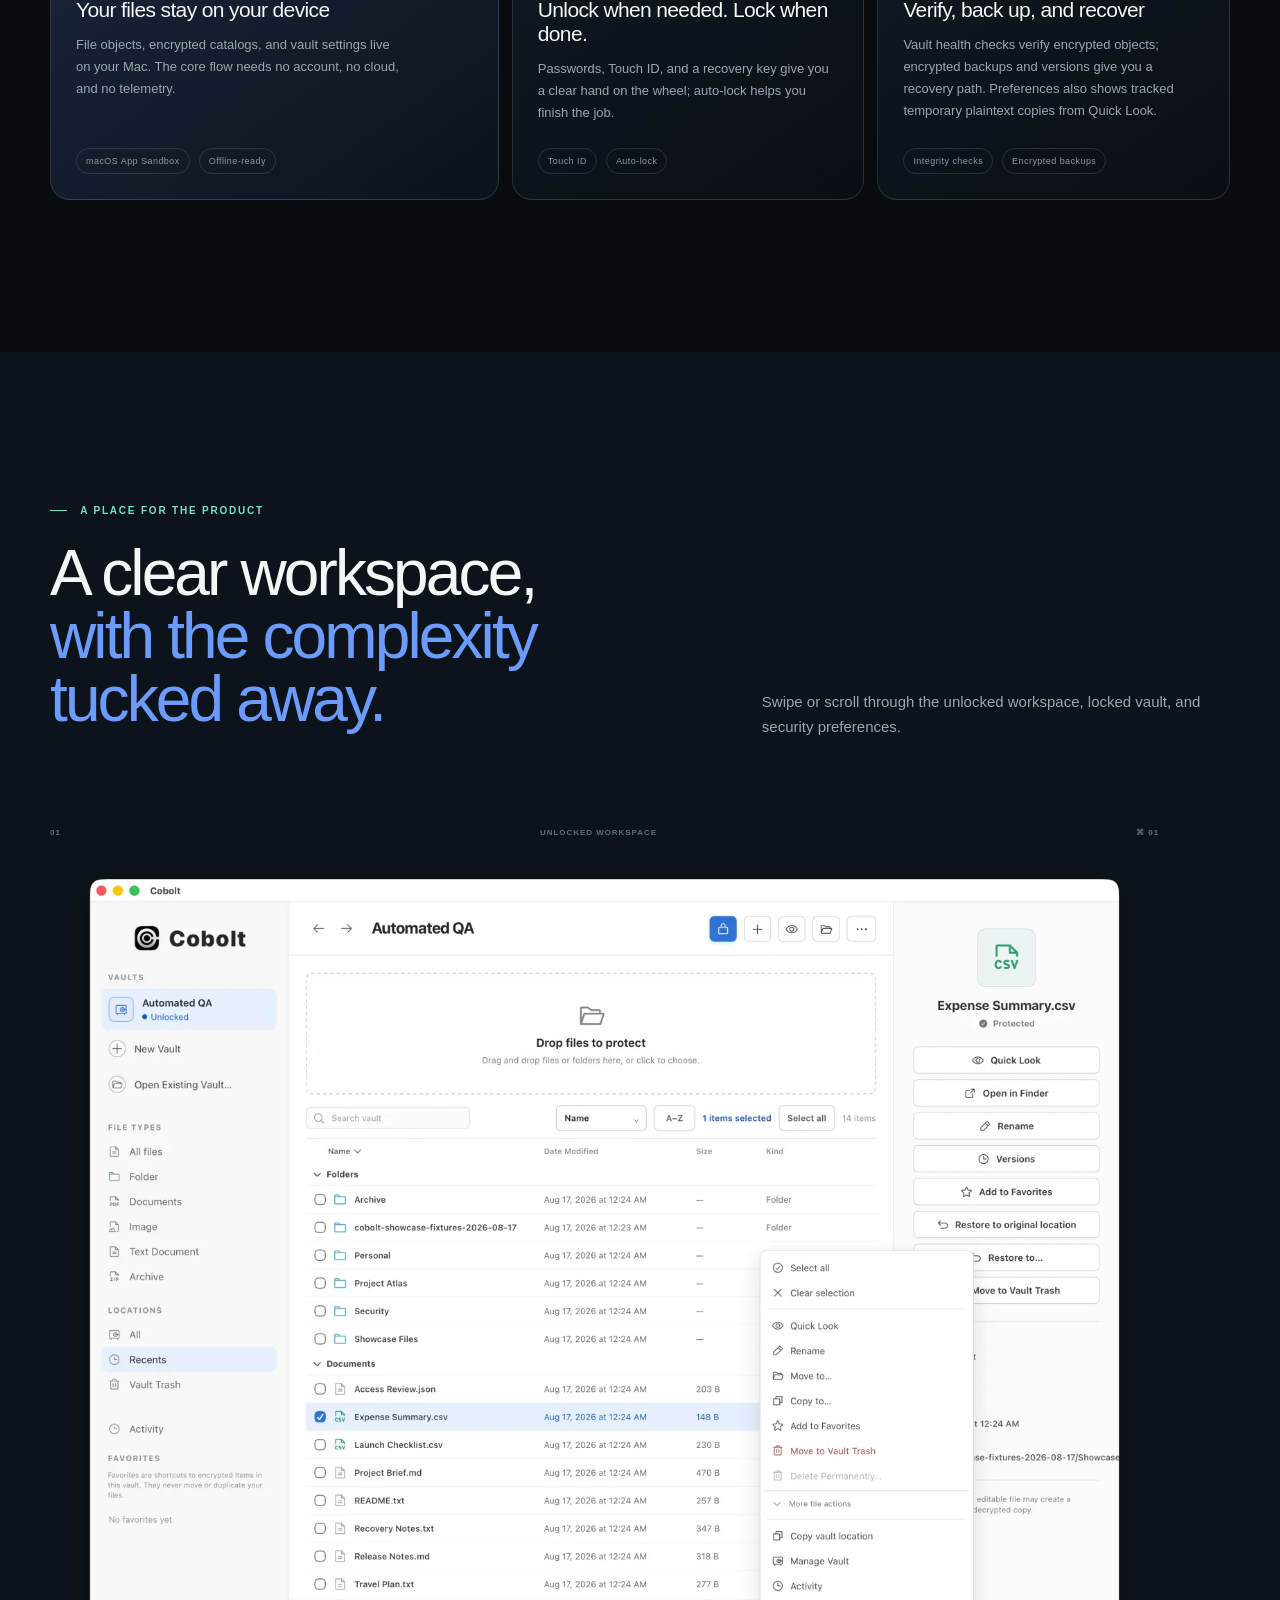
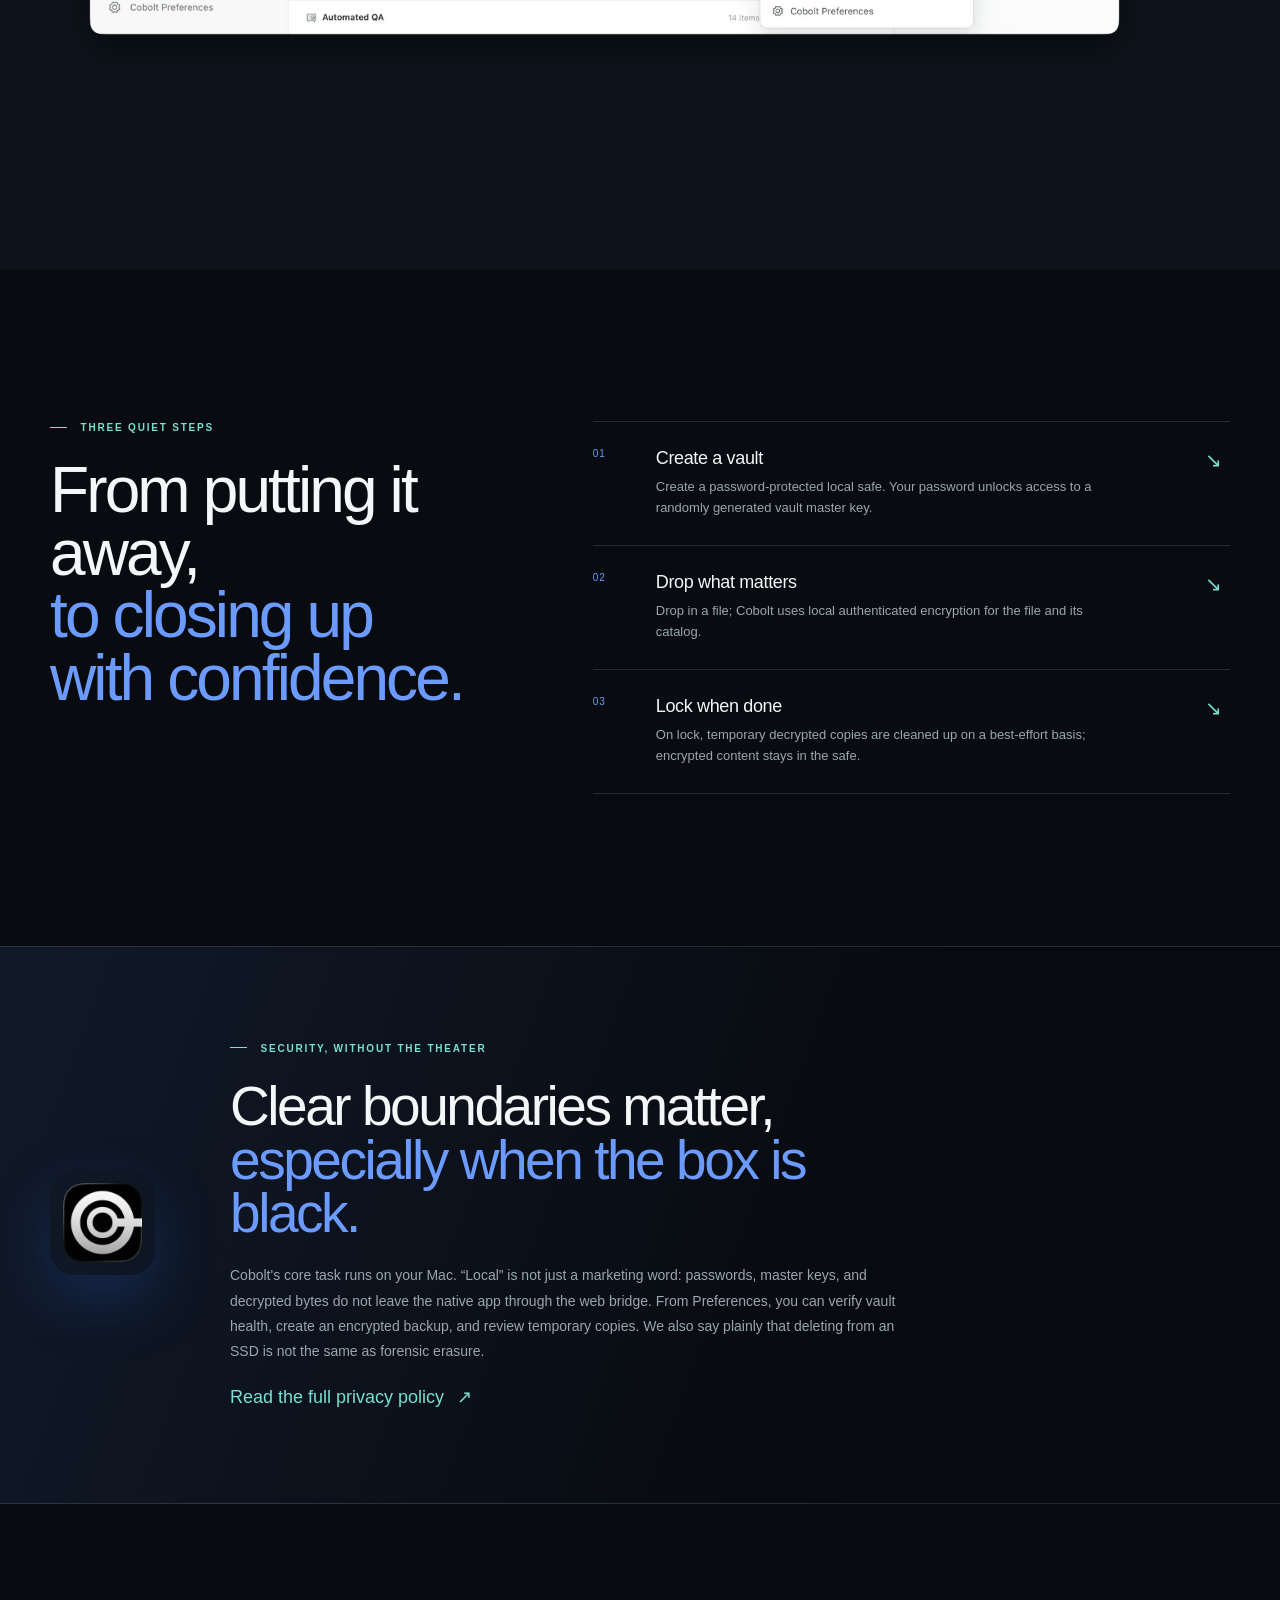
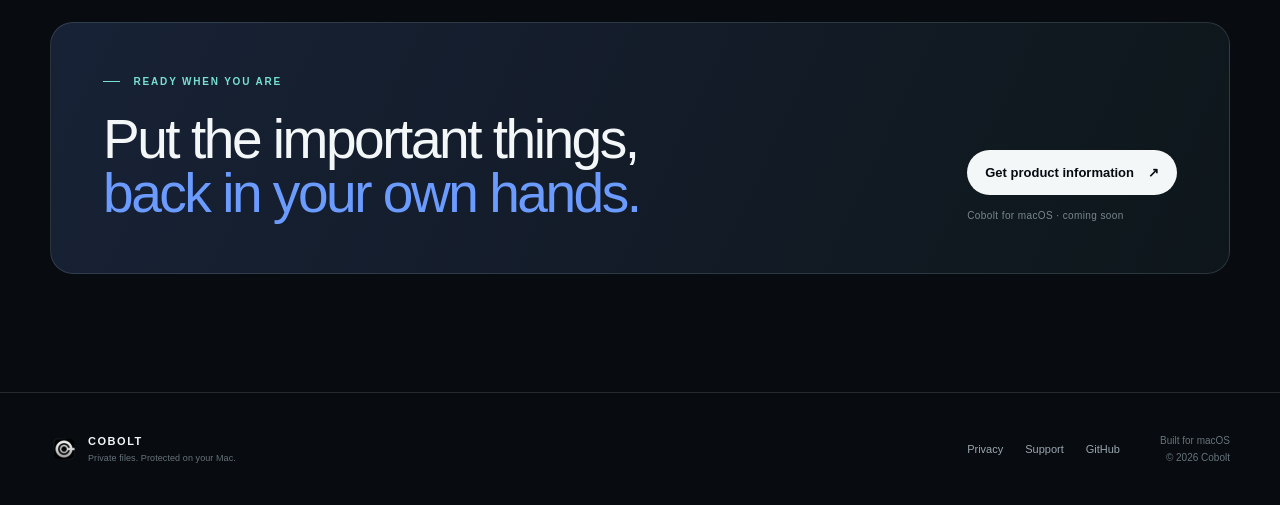
==== commit 94d10b52: "Make product screenshots scrollable and zoomable" ====
--- a/index.html
+++ b/index.html
@@ -143,22 +143,22 @@
               <p class="eyebrow"><span class="eyebrow-mark"></span> <span data-i18n="home.screensEyebrow">A PLACE FOR THE PRODUCT</span></p>
               <h2 data-i18n="home.screensTitle">A clear workspace,<br /><em>with the complexity tucked away.</em></h2>
             </div>
-            <p class="heading-aside" data-i18n="home.screensLede">Explore the unlocked workspace, locked vault, and security preferences.</p>
-          </div>
-          <div class="screens-grid">
-            <!-- Optimized English product captures live in assets/screenshots. -->
-            <div class="screenshot-slot screenshot-slot-large reveal">
-              <div class="slot-chrome"><span>01</span><span data-i18n="home.slotWorkspace">UNLOCKED WORKSPACE</span><span>⌘ 01</span></div>
-              <div class="screenshot-image-wrap"><img src="assets/screenshots/workspace.webp" alt="Cobolt unlocked workspace with protected files and context actions" width="1600" height="1205" loading="lazy" decoding="async" data-i18n-attr="alt|home.screenshotWorkspaceAlt" /></div>
-            </div>
-            <div class="screenshot-slot reveal reveal-delay-short">
-              <div class="slot-chrome"><span>02</span><span data-i18n="home.slotLocked">LOCKED VAULT</span><span>⌘ 02</span></div>
-              <div class="screenshot-image-wrap"><img src="assets/screenshots/locked-vault.webp" alt="Cobolt locked vault with unlock action" width="1600" height="1205" loading="lazy" decoding="async" data-i18n-attr="alt|home.screenshotLockedAlt" /></div>
-            </div>
-            <div class="screenshot-slot reveal reveal-delay">
-              <div class="slot-chrome"><span>03</span><span data-i18n="home.slotPreferences">PREFERENCES</span><span>⌘ 03</span></div>
-              <div class="screenshot-image-wrap"><img src="assets/screenshots/preferences.webp" alt="Cobolt Preferences with Touch ID, encrypted backup, temporary copies, and recovery key" width="1600" height="1205" loading="lazy" decoding="async" data-i18n-attr="alt|home.screenshotPreferencesAlt" /></div>
-            </div>
+            <p class="heading-aside" data-i18n="home.screensLede">Swipe or scroll through the unlocked workspace, locked vault, and security preferences.</p>
+          </div>
+          <div class="screens-grid" aria-label="Product screenshots" data-i18n-attr="aria-label|home.screensGalleryLabel">
+            <!-- Optimized English product captures live in assets/screenshots. Click any capture to view it larger. -->
+            <figure class="screenshot-slot screenshot-slot-large reveal">
+              <figcaption class="slot-chrome"><span>01</span><span data-i18n="home.slotWorkspace">UNLOCKED WORKSPACE</span><span>⌘ 01</span></figcaption>
+              <div class="screenshot-image-wrap"><button class="screenshot-zoom" type="button" aria-label="View unlocked workspace screenshot larger" data-i18n-attr="aria-label|home.zoomWorkspace"><img src="assets/screenshots/workspace.webp" alt="Cobolt unlocked workspace with protected files and context actions" width="1600" height="1205" loading="lazy" decoding="async" data-i18n-attr="alt|home.screenshotWorkspaceAlt" /><span class="screenshot-zoom-hint" aria-hidden="true" data-i18n="home.viewLarge">VIEW LARGE ↗</span></button></div>
+            </figure>
+            <figure class="screenshot-slot reveal reveal-delay-short">
+              <figcaption class="slot-chrome"><span>02</span><span data-i18n="home.slotLocked">LOCKED VAULT</span><span>⌘ 02</span></figcaption>
+              <div class="screenshot-image-wrap"><button class="screenshot-zoom" type="button" aria-label="View locked vault screenshot larger" data-i18n-attr="aria-label|home.zoomLocked"><img src="assets/screenshots/locked-vault.webp" alt="Cobolt locked vault with unlock action" width="1600" height="1205" loading="lazy" decoding="async" data-i18n-attr="alt|home.screenshotLockedAlt" /><span class="screenshot-zoom-hint" aria-hidden="true" data-i18n="home.viewLarge">VIEW LARGE ↗</span></button></div>
+            </figure>
+            <figure class="screenshot-slot reveal reveal-delay">
+              <figcaption class="slot-chrome"><span>03</span><span data-i18n="home.slotPreferences">PREFERENCES</span><span>⌘ 03</span></figcaption>
+              <div class="screenshot-image-wrap"><button class="screenshot-zoom" type="button" aria-label="View Preferences screenshot larger" data-i18n-attr="aria-label|home.zoomPreferences"><img src="assets/screenshots/preferences.webp" alt="Cobolt Preferences with Touch ID, encrypted backup, temporary copies, and recovery key" width="1600" height="1205" loading="lazy" decoding="async" data-i18n-attr="alt|home.screenshotPreferencesAlt" /><span class="screenshot-zoom-hint" aria-hidden="true" data-i18n="home.viewLarge">VIEW LARGE ↗</span></button></div>
+            </figure>
           </div>
         </div>
       </section>
@@ -189,6 +189,14 @@
         </div>
       </section>
     </main>
+
+    <div class="screenshot-lightbox" id="screenshot-lightbox" hidden>
+      <div class="screenshot-lightbox-backdrop" data-lightbox-close></div>
+      <div class="screenshot-lightbox-dialog" role="dialog" aria-modal="true" aria-labelledby="screenshot-lightbox-title">
+        <div class="screenshot-lightbox-toolbar"><span id="screenshot-lightbox-title" data-i18n="home.screenshotPreviewTitle">SCREENSHOT PREVIEW</span><button class="screenshot-lightbox-close" type="button" aria-label="Close screenshot preview" data-lightbox-close data-i18n-attr="aria-label|home.closeScreenshot">×</button></div>
+        <img id="screenshot-lightbox-image" src="" alt="" decoding="async" />
+      </div>
+    </div>
 
     <footer class="site-footer">
       <div class="container footer-inner">
--- a/styles.css
+++ b/styles.css
@@ -132,12 +132,25 @@
 .section-screens { overflow: hidden; background: #0d131a; }
 .heading-row { display: flex; align-items: end; justify-content: space-between; gap: 40px; max-width: none; }
 .heading-aside { max-width: 220px; margin: 0 0 14px; color: var(--muted); font-size: 12px; line-height: 1.7; }
-.screens-grid { display: grid; grid-template-columns: 1.33fr .83fr .83fr; align-items: stretch; gap: 13px; margin-top: 66px; }
-.screenshot-slot { min-height: 360px; display: flex; flex-direction: column; border: 1px dashed rgba(120, 224, 209, .35); border-radius: 16px; background: radial-gradient(circle at 50% 40%, rgba(108, 155, 255, .12), transparent 55%), rgba(8, 12, 17, .6); }
-.screenshot-slot-large { min-height: 460px; }
-.slot-chrome { display: flex; justify-content: space-between; padding: 16px 16px 0; color: #5f7078; font-size: 8px; font-weight: 700; letter-spacing: .12em; }
-.screenshot-image-wrap { display: flex; flex: 1; min-height: 0; align-items: center; justify-content: center; padding: 13px 12px 12px; }
-.screenshot-image-wrap img { display: block; width: 100%; height: auto; max-height: 100%; border: 1px solid rgba(202, 222, 226, .16); border-radius: 10px; box-shadow: 0 18px 42px rgba(0, 0, 0, .34); object-fit: contain; }
+.screens-grid { display: flex; align-items: flex-start; gap: clamp(24px, 4vw, 56px); margin-top: 66px; padding: 8px 0 30px; overflow-x: auto; overscroll-behavior-inline: contain; scroll-snap-type: x mandatory; scrollbar-color: rgba(120, 224, 209, .45) transparent; scrollbar-width: thin; }
+.screenshot-slot { flex: 0 0 min(88%, 1040px); min-height: 0; display: flex; flex-direction: column; margin: 0; scroll-snap-align: start; }
+.screenshot-slot-large { flex-basis: min(94%, 1120px); }
+.slot-chrome { display: flex; justify-content: space-between; padding: 0 0 15px; color: #5f7078; font-size: 8px; font-weight: 700; letter-spacing: .12em; }
+.screenshot-image-wrap { display: flex; align-items: center; justify-content: center; }
+.screenshot-zoom { position: relative; display: block; width: 100%; padding: 0; border: 0; background: transparent; color: inherit; cursor: zoom-in; text-align: left; }
+.screenshot-zoom img { display: block; width: 100%; height: auto; border: 0; border-radius: 0; box-shadow: none; object-fit: contain; transition: transform .35s ease; }
+.screenshot-zoom:hover img, .screenshot-zoom:focus-visible img { transform: scale(1.012); }
+.screenshot-zoom-hint { position: absolute; right: 18px; bottom: 16px; padding: 7px 9px; color: var(--ink); background: rgba(8, 11, 16, .72); font-size: 8px; font-weight: 700; letter-spacing: .12em; opacity: 0; transform: translateY(5px); transition: opacity .2s ease, transform .2s ease; }
+.screenshot-zoom:hover .screenshot-zoom-hint, .screenshot-zoom:focus-visible .screenshot-zoom-hint { opacity: 1; transform: none; }
+.screenshot-lightbox { position: fixed; z-index: 60; inset: 0; display: grid; place-items: center; padding: clamp(18px, 4vw, 56px); }
+.screenshot-lightbox[hidden] { display: none; }
+.screenshot-lightbox-backdrop { position: absolute; inset: 0; background: rgba(3, 6, 10, .92); backdrop-filter: blur(14px); }
+.screenshot-lightbox-dialog { position: relative; z-index: 1; display: flex; flex-direction: column; width: min(1600px, 96vw); max-height: 92vh; }
+.screenshot-lightbox-toolbar { display: flex; align-items: center; justify-content: space-between; min-height: 34px; color: #91a0a6; font-size: 9px; font-weight: 700; letter-spacing: .14em; }
+.screenshot-lightbox-close { display: grid; place-items: center; width: 32px; height: 32px; border: 1px solid rgba(202, 222, 226, .28); border-radius: 50%; background: rgba(8, 11, 16, .65); color: var(--ink); cursor: pointer; font-size: 22px; font-weight: 300; line-height: 1; }
+.screenshot-lightbox-close:hover, .screenshot-lightbox-close:focus-visible { border-color: var(--cyan); color: var(--cyan); }
+.screenshot-lightbox-dialog > img { display: block; width: auto; max-width: 100%; max-height: calc(92vh - 42px); margin: 0 auto; object-fit: contain; }
+body.lightbox-open { overflow: hidden; }
 .slot-inner { display: flex; flex: 1; flex-direction: column; align-items: center; justify-content: center; text-align: center; color: var(--muted-strong); }
 .slot-icon { display: grid; place-items: center; width: 42px; height: 42px; margin-bottom: 17px; border: 1px solid rgba(120, 224, 209, .45); border-radius: 12px; color: var(--cyan); font-size: 23px; font-weight: 300; }
 .slot-icon.lock-symbol { color: var(--cobalt); border-color: rgba(108, 155, 255, .45); }
@@ -226,7 +239,7 @@
   .container { width: min(calc(100% - 36px), var(--max)); }
   .hero { grid-template-columns: 1fr; min-height: auto; padding-top: 80px; }
   .hero-copy { max-width: 680px; }.hero-art { max-width: 700px; width: 100%; margin: 0 auto; }.vault-window { transform: none; }
-  .feature-grid, .screens-grid { grid-template-columns: 1fr 1fr; }.feature-card-wide, .screenshot-slot-large { grid-column: 1 / -1; }
+  .feature-grid { grid-template-columns: 1fr 1fr; }.feature-card-wide { grid-column: 1 / -1; }
   .section-process { grid-template-columns: 1fr; gap: 64px; }
 }
 
@@ -237,7 +250,7 @@
   .hero { padding-top: 63px; padding-bottom: 52px; }.hero-art { padding-top: 14px; }.hero-caption { position: static; justify-content: end; margin-top: 13px; }.hero-lede { font-size: 15px; }
   .vault-layout { grid-template-columns: 1fr; }.vault-sidebar { display: none; }.vault-inspector { display: none; }.vault-main { padding: 21px 17px; }.vault-window { border-radius: 12px; }.window-topbar { grid-template-columns: 1fr 1fr; }.window-state { display: none; }
   .proof-strip { grid-template-columns: 1fr; }.proof-item { min-height: 65px; padding: 0 13px; }.proof-item + .proof-item { border-top: 1px solid var(--line); border-left: 0; }
-  .section { padding-top: 100px; padding-bottom: 100px; }.section-heading h2, .process-intro h2 { font-size: 44px; }.feature-grid, .screens-grid { grid-template-columns: 1fr; margin-top: 44px; }.feature-card-wide, .screenshot-slot-large { grid-column: auto; }.feature-card { min-height: 330px; }.feature-icon { margin-top: 43px; }.heading-row { display: block; }.heading-aside { margin-top: 20px; }.screenshot-slot, .screenshot-slot-large { min-height: 320px; }
+  .section { padding-top: 100px; padding-bottom: 100px; }.section-heading h2, .process-intro h2 { font-size: 44px; }.feature-grid { grid-template-columns: 1fr; margin-top: 44px; }.feature-card-wide { grid-column: auto; }.feature-card { min-height: 330px; }.feature-icon { margin-top: 43px; }.heading-row { display: block; }.heading-aside { margin-top: 20px; }.screens-grid { margin-top: 44px; gap: 26px; padding-bottom: 24px; }.screenshot-slot, .screenshot-slot-large { flex-basis: 92%; }
   .security-inner { grid-template-columns: 1fr; gap: 30px; padding-top: 70px; padding-bottom: 70px; }.security-mark img { width: 76px; height: 76px; border-radius: 18px; }.security-copy h2 { font-size: 42px; }
   .cta-section { padding-top: 74px; padding-bottom: 74px; }.cta-card { display: block; padding: 30px 24px; }.cta-card h2 { margin-bottom: 35px; font-size: 42px; }.cta-actions { align-items: flex-start; }
   .footer-inner { grid-template-columns: 1fr; gap: 22px; padding-top: 30px; padding-bottom: 30px; }.footer-meta { align-items: start; }.footer-links { order: 3; }
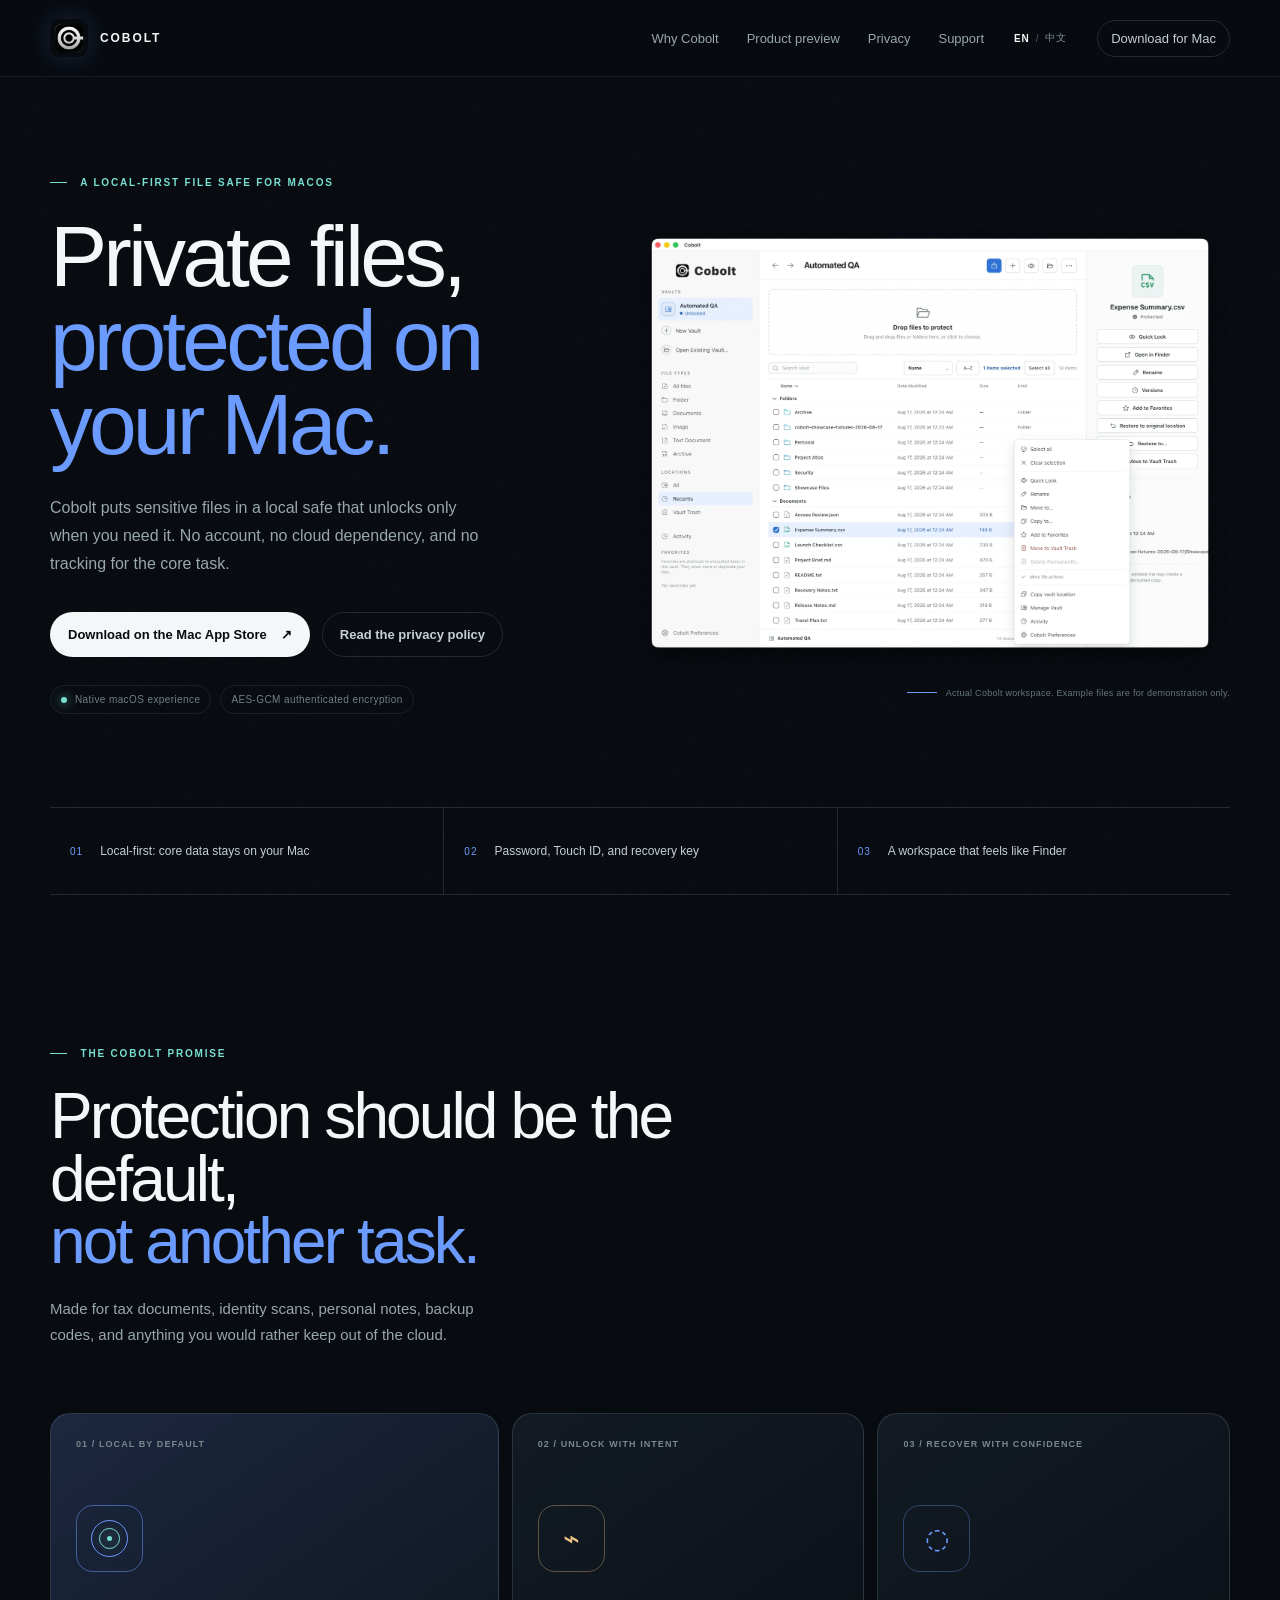
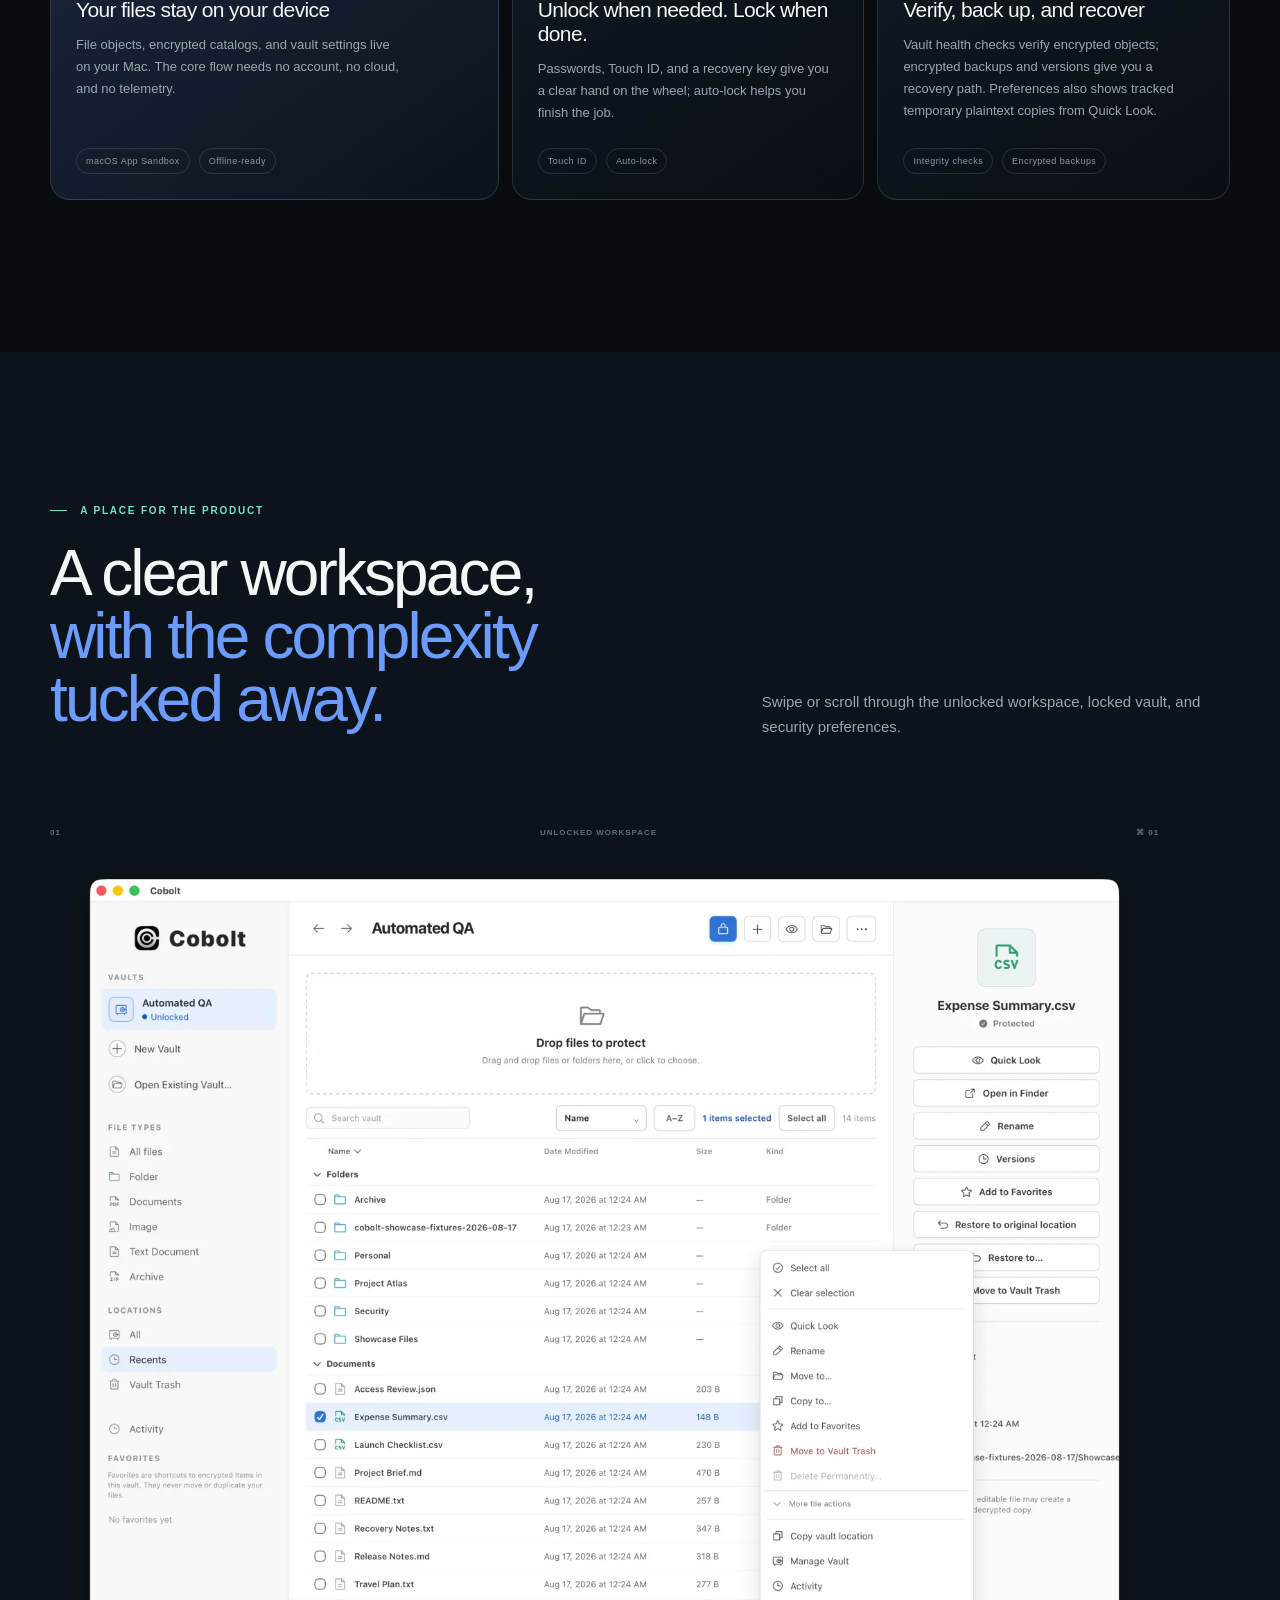
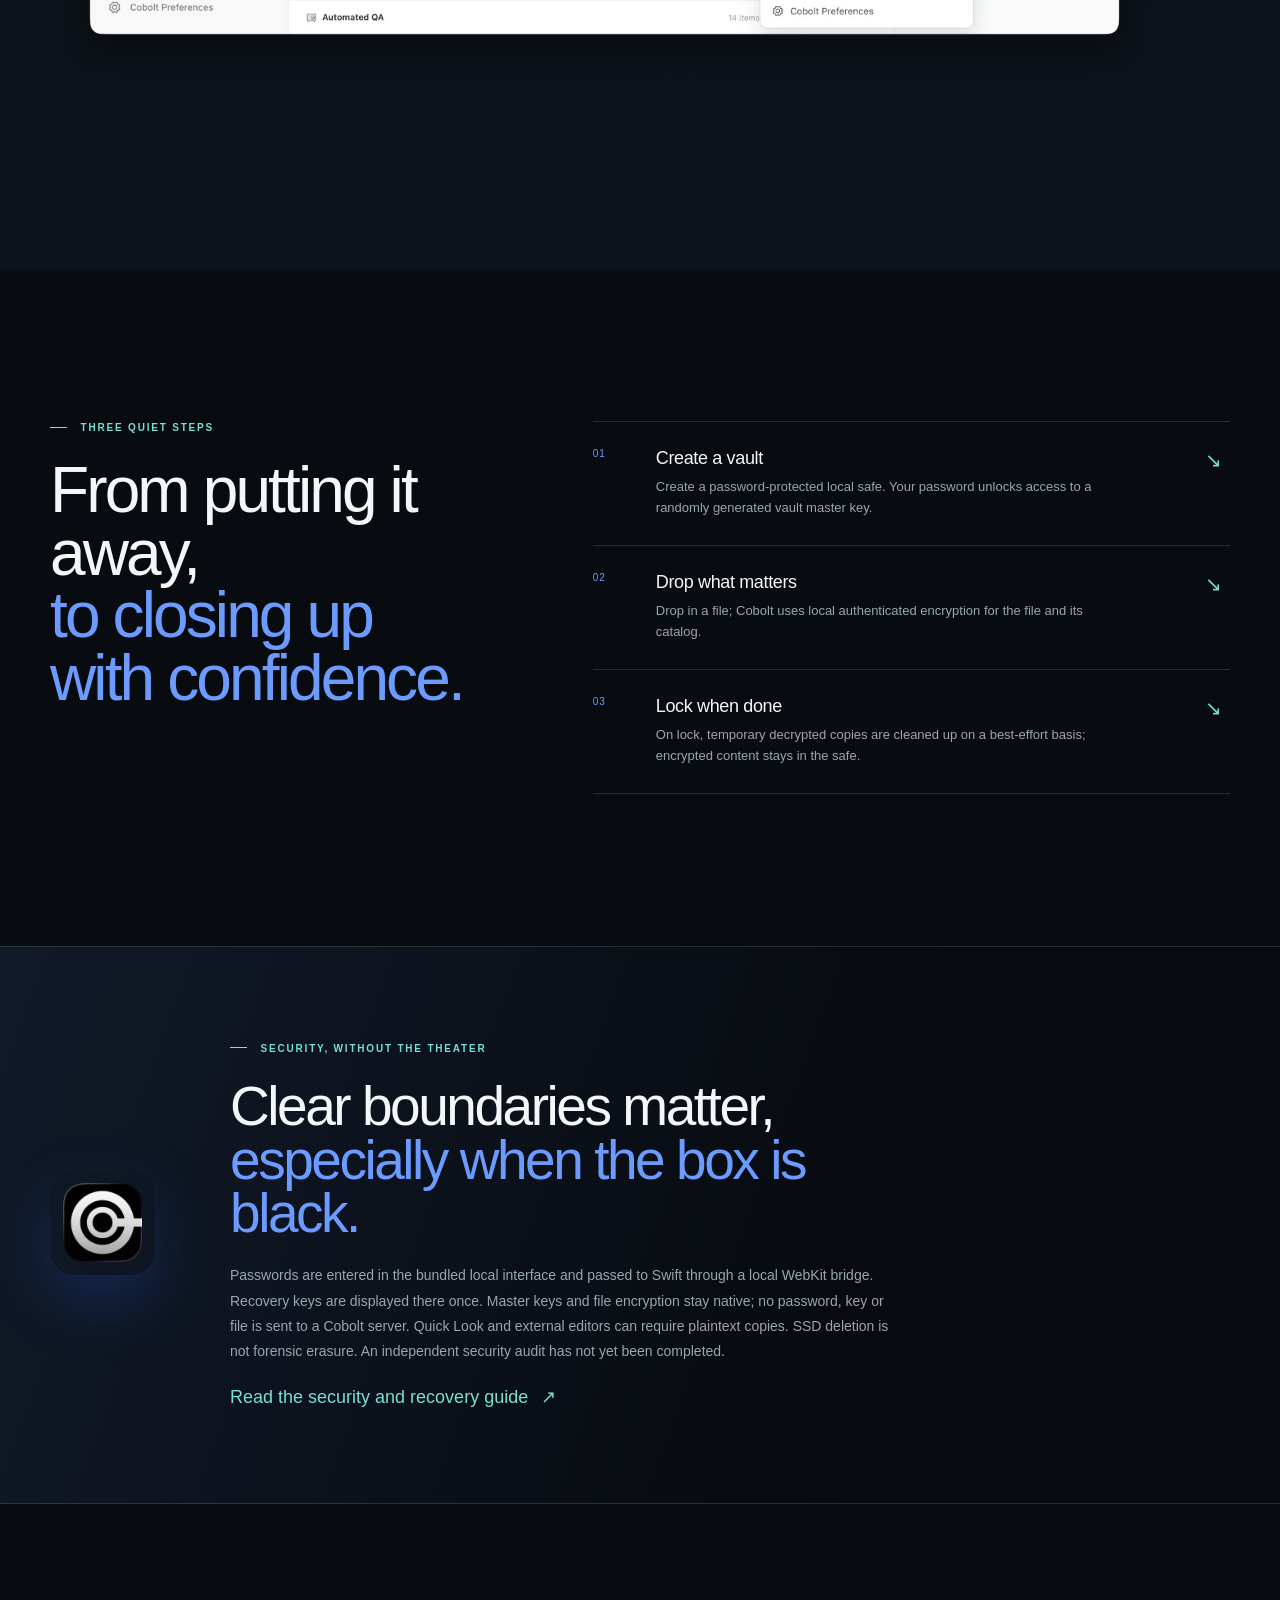
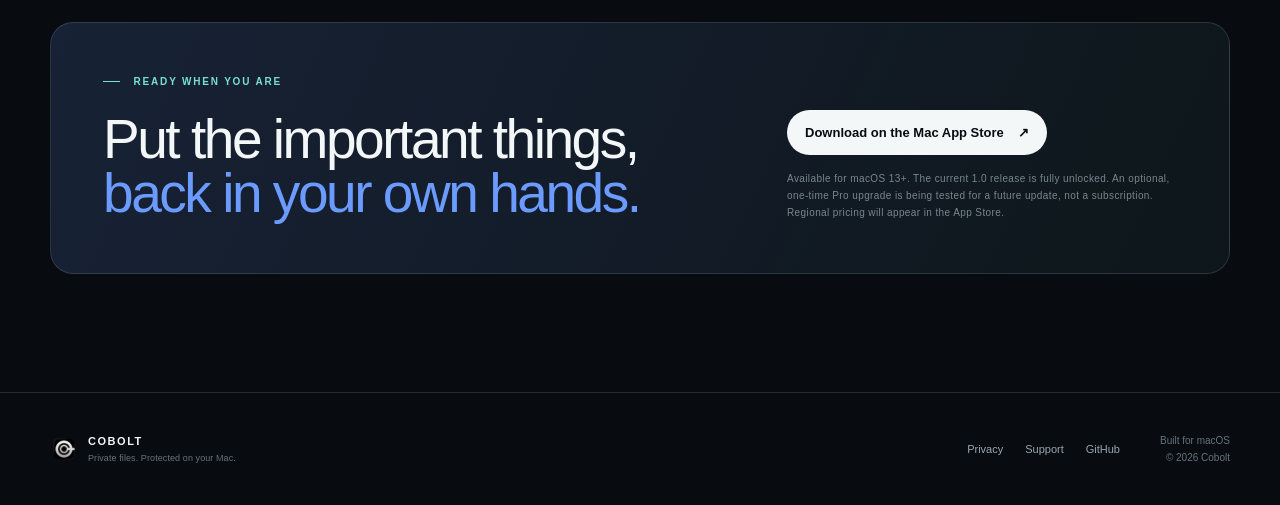
==== commit 7c0f0d38: "Publish honest product capture, security notes and bilingual recovery guides" ====
--- a/index.html
+++ b/index.html
@@ -38,7 +38,7 @@
           <button class="language-toggle" id="language-toggle" type="button" aria-pressed="false" aria-label="Switch to Chinese">
             <span class="language-current">EN</span><span class="language-slash">/</span><span class="language-other">中文</span>
           </button>
-          <a class="nav-pill" href="#download"><span data-i18n="nav.comingSoon">macOS <span class="dot"></span> Coming soon</span></a>
+          <a class="nav-pill" href="https://apps.apple.com/app/id6801119584?mt=12"><span data-i18n="nav.download">Download for Mac</span></a>
         </nav>
       </div>
     </header>
@@ -50,7 +50,7 @@
           <h1 data-i18n="home.heroTitle">Private files,<br /><em>protected on your Mac.</em></h1>
           <p class="hero-lede" data-i18n="home.heroLede">Cobolt puts sensitive files in a local safe that unlocks only when you need it. No account, no cloud dependency, and no tracking for the core task.</p>
           <div class="hero-actions" id="download">
-            <a class="button button-primary" href="support/"><span data-i18n="home.heroAction">Explore Cobolt</span> <span aria-hidden="true">↗</span></a>
+            <a class="button button-primary" href="https://apps.apple.com/app/id6801119584?mt=12"><span data-i18n="home.heroAction">Download on the Mac App Store</span> <span aria-hidden="true">↗</span></a>
             <a class="button button-quiet" href="privacy/" data-i18n="home.privacyAction">Read the privacy policy</a>
           </div>
           <div class="hero-meta">
@@ -61,41 +61,8 @@
 
         <div class="hero-art reveal reveal-delay" aria-label="Cobolt local safe interface preview" data-i18n-attr="aria-label|home.heroArt">
           <div class="hero-glow"></div>
-          <div class="vault-window">
-            <div class="window-topbar">
-              <div class="traffic-lights"><i></i><i></i><i></i></div>
-              <span class="window-title">Cobolt</span>
-              <span class="window-state"><span class="state-dot"></span> <span data-i18n="art.local">Local</span></span>
-            </div>
-            <div class="vault-layout">
-              <aside class="vault-sidebar">
-                <div class="sidebar-label" data-i18n="art.vaults">VAULTS</div>
-                <div class="vault-item active"><span class="mini-vault"></span><span data-i18n="art.personal">Personal</span><b>12</b></div>
-                <div class="vault-item"><span class="mini-vault muted"></span><span data-i18n="art.archive">Archive</span><b>—</b></div>
-                <div class="sidebar-label sidebar-label-space" data-i18n="art.locations">LOCATIONS</div>
-                <div class="location-item"><span class="folder-icon"></span><span data-i18n="art.onMyMac">On My Mac</span></div>
-              </aside>
-              <div class="vault-main">
-                <div class="vault-heading"><div><span class="tiny-overline" data-i18n="art.personalVault">PERSONAL VAULT</span><h2 data-i18n="art.protectedFiles">Protected files</h2></div><button class="lock-button" type="button" aria-label="Lock vault" data-i18n-attr="aria-label|art.lockVault">⌑</button></div>
-                <div class="drop-zone"><span class="drop-plus">+</span><strong data-i18n="art.dropFiles">Drop files to protect</strong><small data-i18n="art.encryptedImport">Encrypted locally on import</small></div>
-                <div class="file-list">
-                  <div class="file-row"><span class="file-glyph blue"></span><span class="file-name"><span data-i18n="art.taxDocuments">Tax documents</span> <small>PDF · 2.4 MB</small></span><span class="file-lock">⌑</span></div>
-                  <div class="file-row"><span class="file-glyph amber"></span><span class="file-name"><span data-i18n="art.recoveryCodes">Recovery codes</span> <small>TXT · 8 KB</small></span><span class="file-lock">⌑</span></div>
-                  <div class="file-row"><span class="file-glyph teal"></span><span class="file-name"><span data-i18n="art.personalNotes">Personal notes</span> <small>MD · 16 KB</small></span><span class="file-lock">⌑</span></div>
-                </div>
-              </div>
-              <aside class="vault-inspector">
-                <img src="assets/app-icon.png" alt="Cobolt app icon" width="64" height="64" data-i18n-attr="alt|home.appIcon" />
-                <span class="inspector-kicker" data-i18n="art.vaultStatus">VAULT STATUS</span>
-                <strong data-i18n="art.unlocked">Unlocked</strong>
-                <p data-i18n="art.ready">Ready when you are.<br />Your files stay on this Mac.</p>
-                <div class="inspector-rule"></div>
-                <span class="inspector-kicker" data-i18n="art.autoLock">AUTO-LOCK</span>
-                <strong data-i18n="art.after15">After 15 min</strong>
-              </aside>
-            </div>
-          </div>
-          <div class="hero-caption"><span class="caption-line"></span> <span data-i18n="home.heroCaption">Designed for the quiet moments between open and locked.</span></div>
+          <button class="screenshot-zoom hero-product-button" type="button" aria-label="View actual Cobolt workspace" data-i18n-attr="aria-label|home.zoomWorkspace"><img class="hero-product-capture" src="assets/screenshots/workspace.webp" alt="Cobolt unlocked workspace with protected files and context actions" width="1600" height="1205" decoding="async" fetchpriority="high" data-i18n-attr="alt|home.screenshotWorkspaceAlt" /></button>
+          <div class="hero-caption"><span class="caption-line"></span> <span data-i18n="home.heroCaption">Actual Cobolt workspace. Example files are for demonstration only.</span></div>
         </div>
       </section>
 
@@ -178,14 +145,14 @@
       <section id="privacy" class="security-band">
         <div class="container security-inner reveal">
           <div class="security-mark"><img src="assets/app-icon.png" alt="Cobolt" width="96" height="96" /></div>
-          <div class="security-copy"><p class="eyebrow"><span class="eyebrow-mark"></span> <span data-i18n="home.securityEyebrow">SECURITY, WITHOUT THE THEATER</span></p><h2 data-i18n="home.securityTitle">Clear boundaries matter,<br /><em>especially when the box is black.</em></h2><p data-i18n="home.securityBody">Cobolt's core task runs on your Mac. “Local” is not just a marketing word: passwords, master keys, and decrypted bytes do not leave the native app through the web bridge. From Preferences, you can verify vault health, create an encrypted backup, and review temporary copies. We also say plainly that deleting from an SSD is not the same as forensic erasure.</p><a class="text-link" href="privacy/"><span data-i18n="home.securityLink">Read the full privacy policy</span> <span>↗</span></a></div>
+          <div class="security-copy"><p class="eyebrow"><span class="eyebrow-mark"></span> <span data-i18n="home.securityEyebrow">SECURITY, WITHOUT THE THEATER</span></p><h2 data-i18n="home.securityTitle">Clear boundaries matter,<br /><em>especially when the box is black.</em></h2><p data-i18n="home.securityBody">Passwords are entered in the bundled local interface and passed to Swift through a local WebKit bridge. Recovery keys are displayed there once. Master keys and file encryption stay native; no password, key or file is sent to a Cobolt server. Quick Look and external editors can require plaintext copies. SSD deletion is not forensic erasure. An independent security audit has not yet been completed.</p><a class="text-link" href="security/"><span data-i18n="home.securityLink">Read the security and recovery guide</span> <span>↗</span></a></div>
         </div>
       </section>
 
       <section class="section cta-section container reveal">
         <div class="cta-card">
           <div><p class="eyebrow"><span class="eyebrow-mark"></span> <span data-i18n="home.ctaEyebrow">READY WHEN YOU ARE</span></p><h2 data-i18n="home.ctaTitle">Put the important things,<br /><em>back in your own hands.</em></h2></div>
-          <div class="cta-actions"><a class="button button-primary" href="support/"><span data-i18n="home.ctaAction">Get product information</span> <span aria-hidden="true">↗</span></a><span class="cta-note">Cobolt for macOS · coming soon</span></div>
+          <div class="cta-actions"><a class="button button-primary" href="https://apps.apple.com/app/id6801119584?mt=12"><span data-i18n="home.ctaAction">Download on the Mac App Store</span> <span aria-hidden="true">↗</span></a><span class="cta-note" data-i18n="home.availability">Available for macOS 13+. The current 1.0 release is fully unlocked. An optional, one-time Pro upgrade is being tested for a future update, not a subscription. Regional pricing will appear in the App Store.</span></div>
         </div>
       </section>
     </main>
--- a/styles.css
+++ b/styles.css
@@ -255,3 +255,11 @@
   .cta-section { padding-top: 74px; padding-bottom: 74px; }.cta-card { display: block; padding: 30px 24px; }.cta-card h2 { margin-bottom: 35px; font-size: 42px; }.cta-actions { align-items: flex-start; }
   .footer-inner { grid-template-columns: 1fr; gap: 22px; padding-top: 30px; padding-bottom: 30px; }.footer-meta { align-items: start; }.footer-links { order: 3; }
 }
+.hero-product-button { display:block; position:relative; width:100%; padding:0; border:0; background:transparent; cursor:zoom-in; }
+.hero-product-capture { display:block; width:100%; height:auto; object-fit:contain; }
+.cta-note { max-width:390px; line-height:1.7; }
+.security-format { white-space:pre-wrap; overflow-wrap:anywhere; font-size:13px; line-height:1.7; background:var(--panel); border:1px solid var(--line); border-radius:12px; padding:20px; }
+.guide-zh { display: none; }
+html[lang="zh-CN"] .guide-en { display: none; }
+html[lang="zh-CN"] .guide-zh { display: block; }
+[data-page="guides"] .document-hero h1 { font-size: clamp(2.5rem, 5vw, 4.5rem); line-height: 1.1; }
